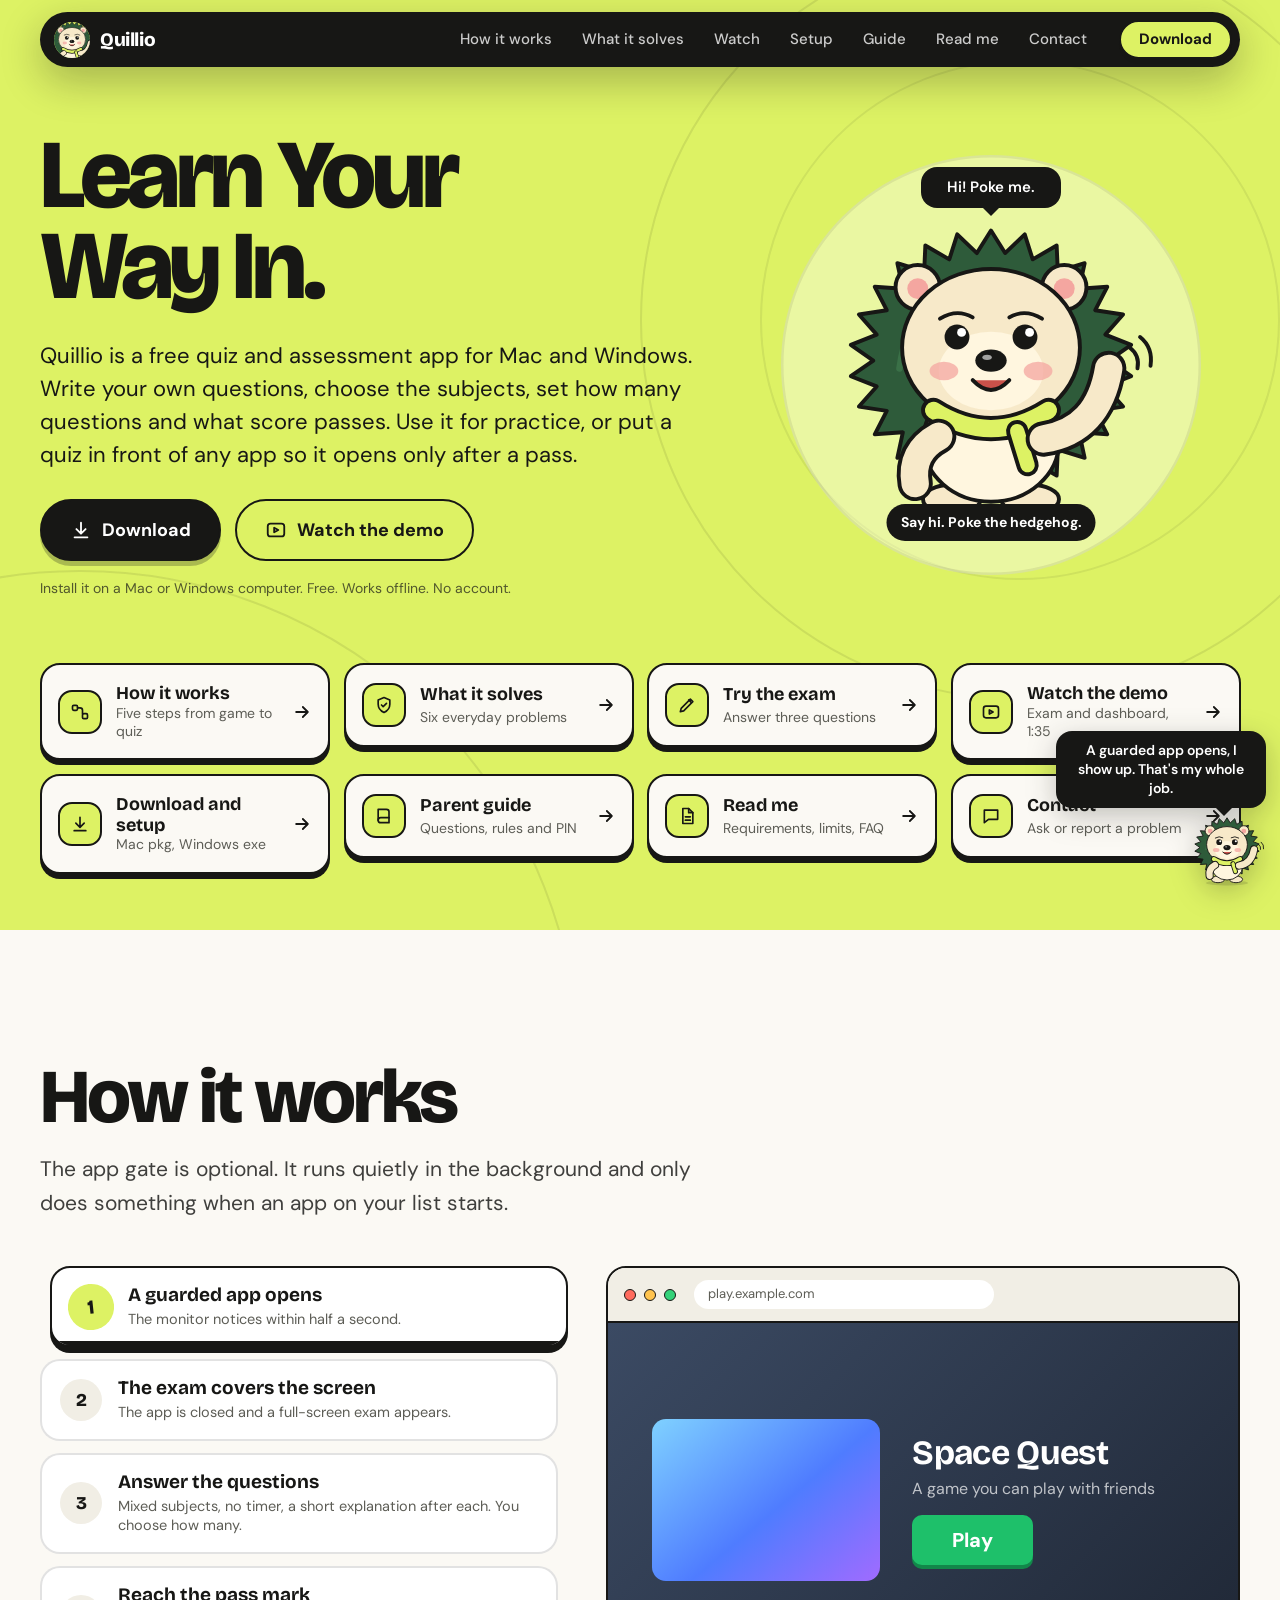
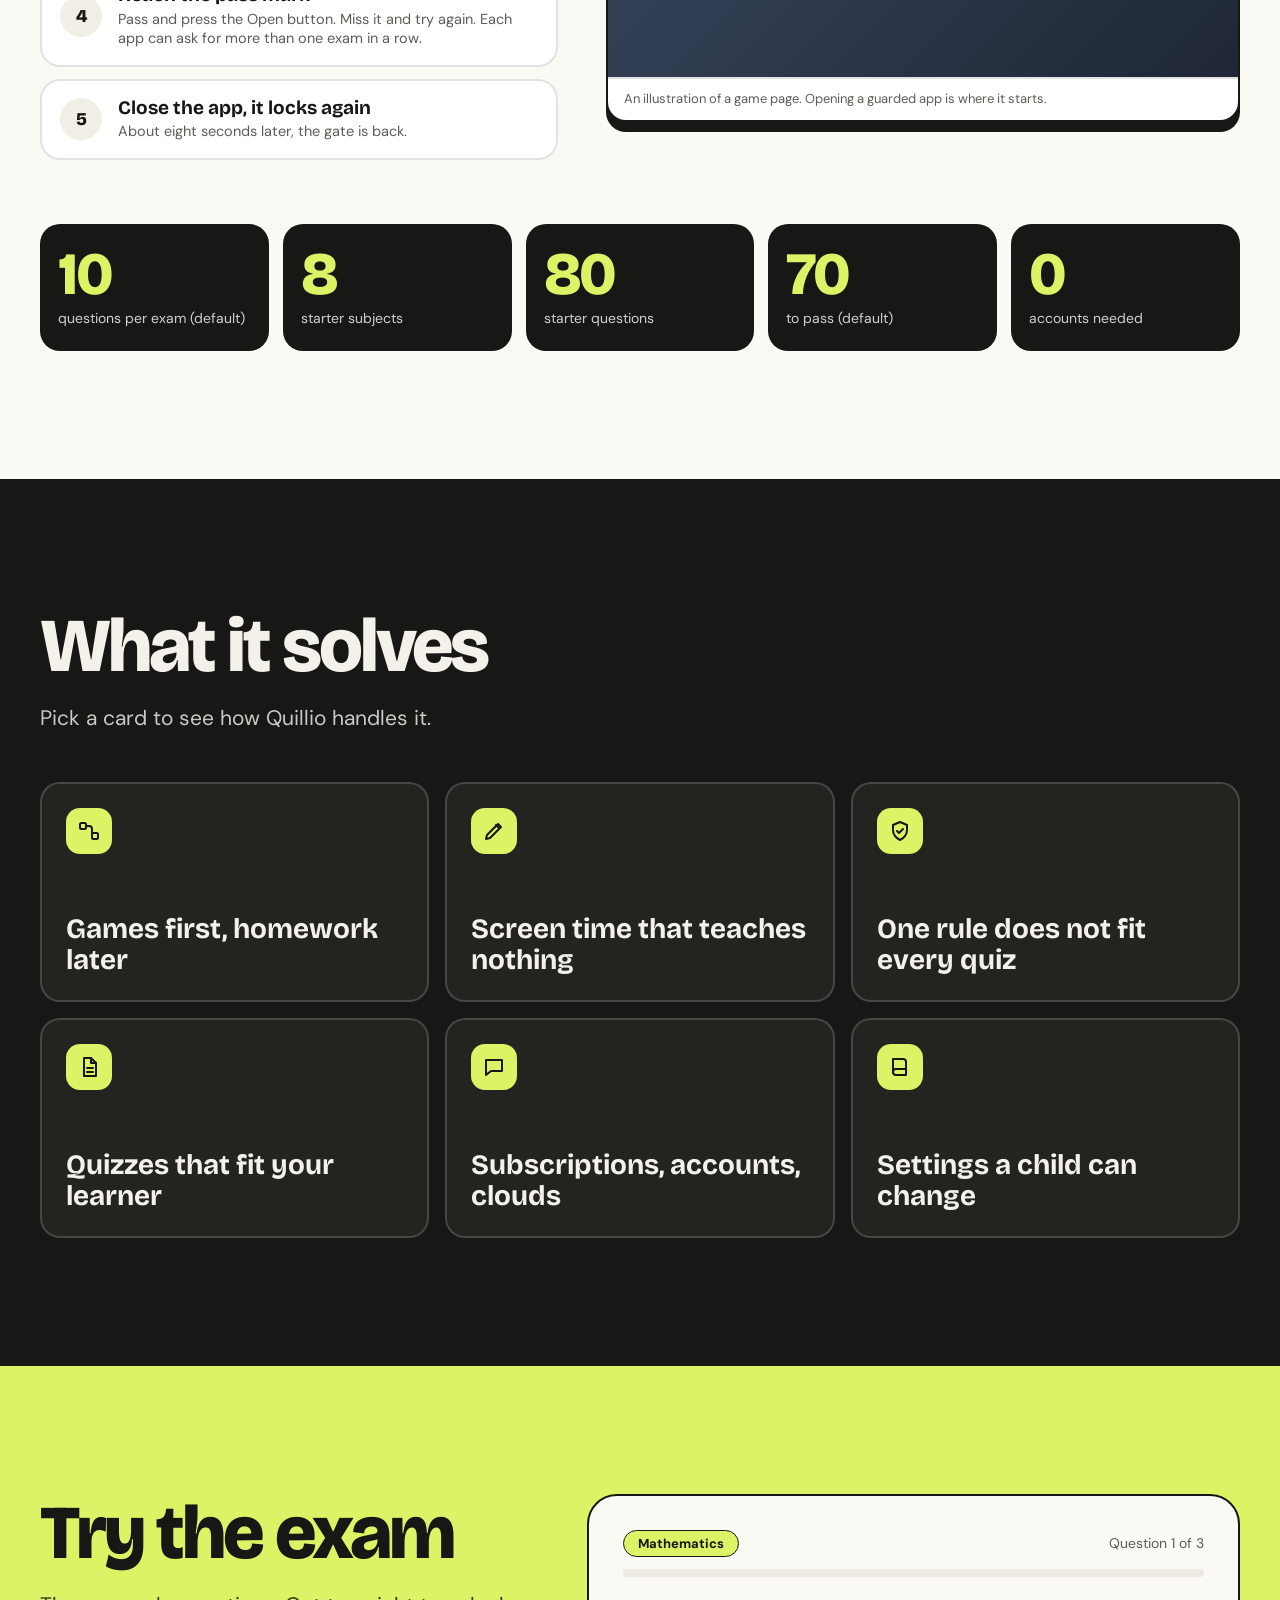
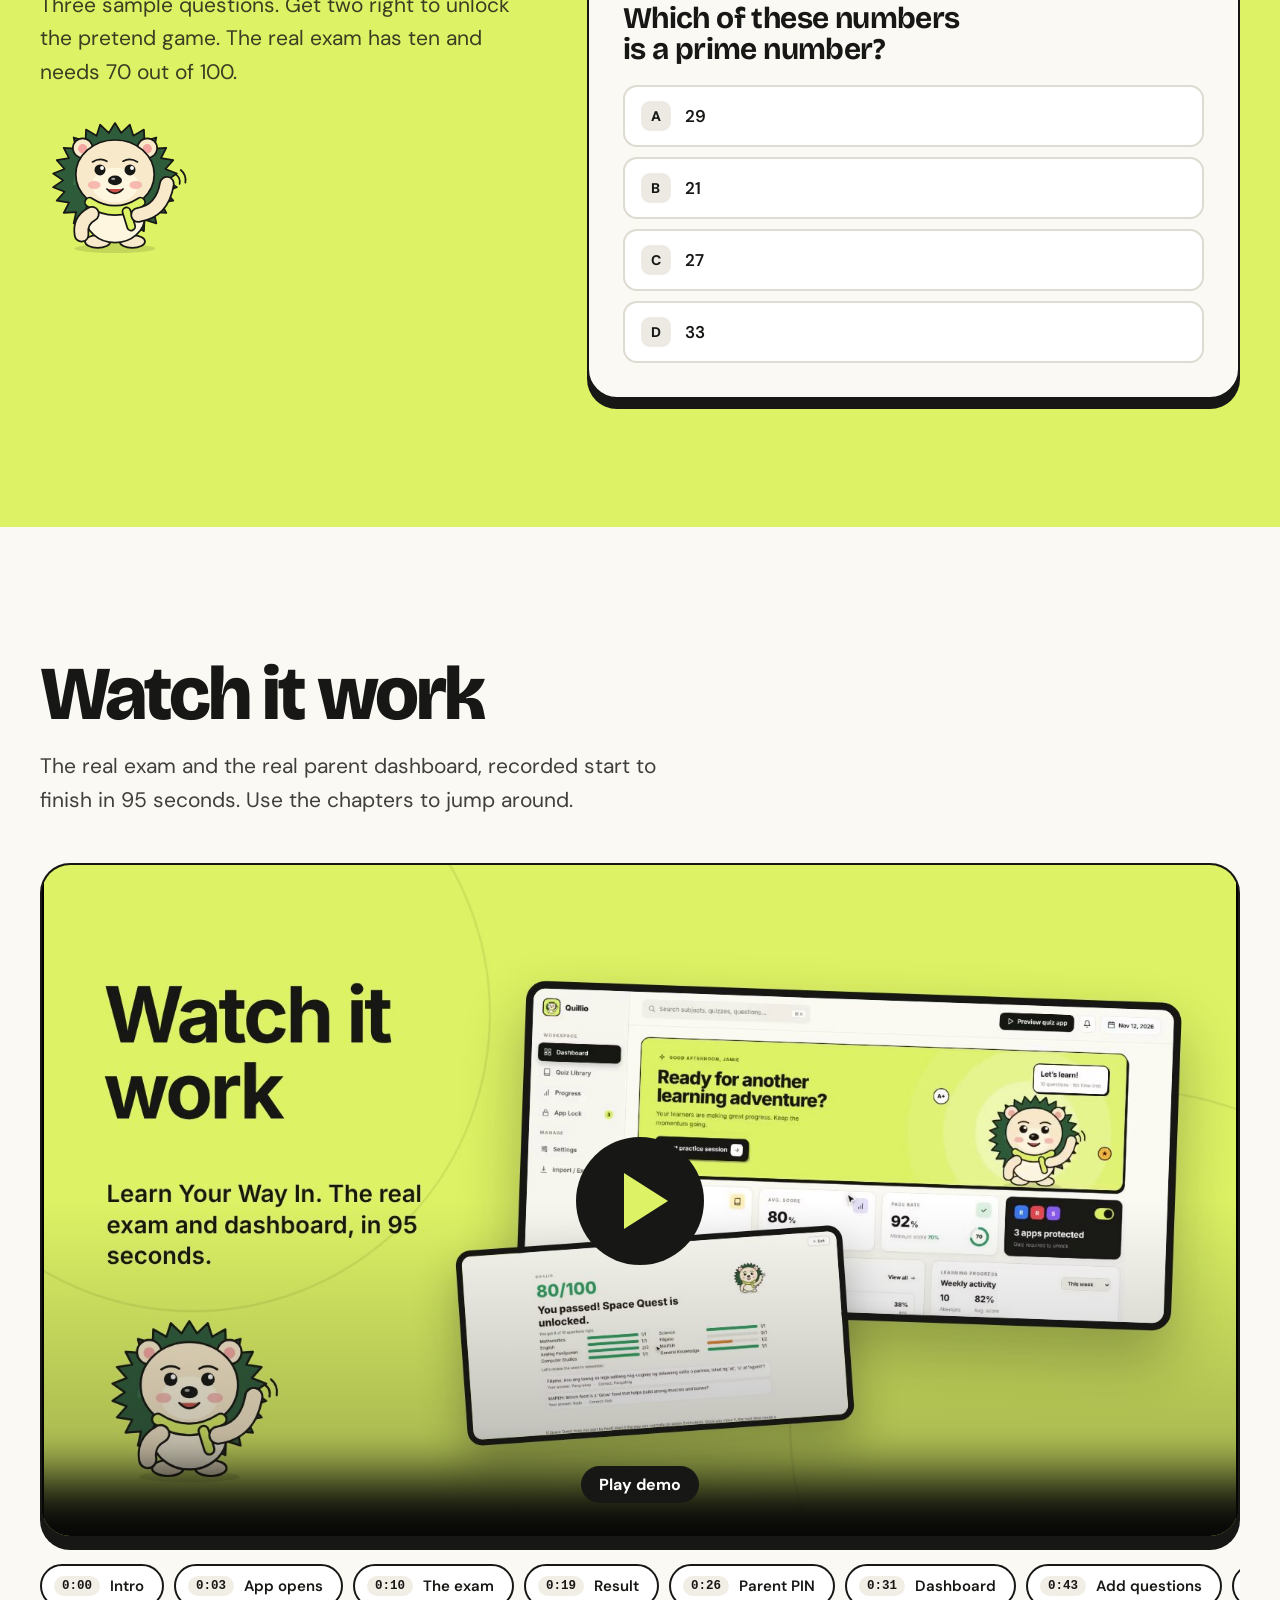
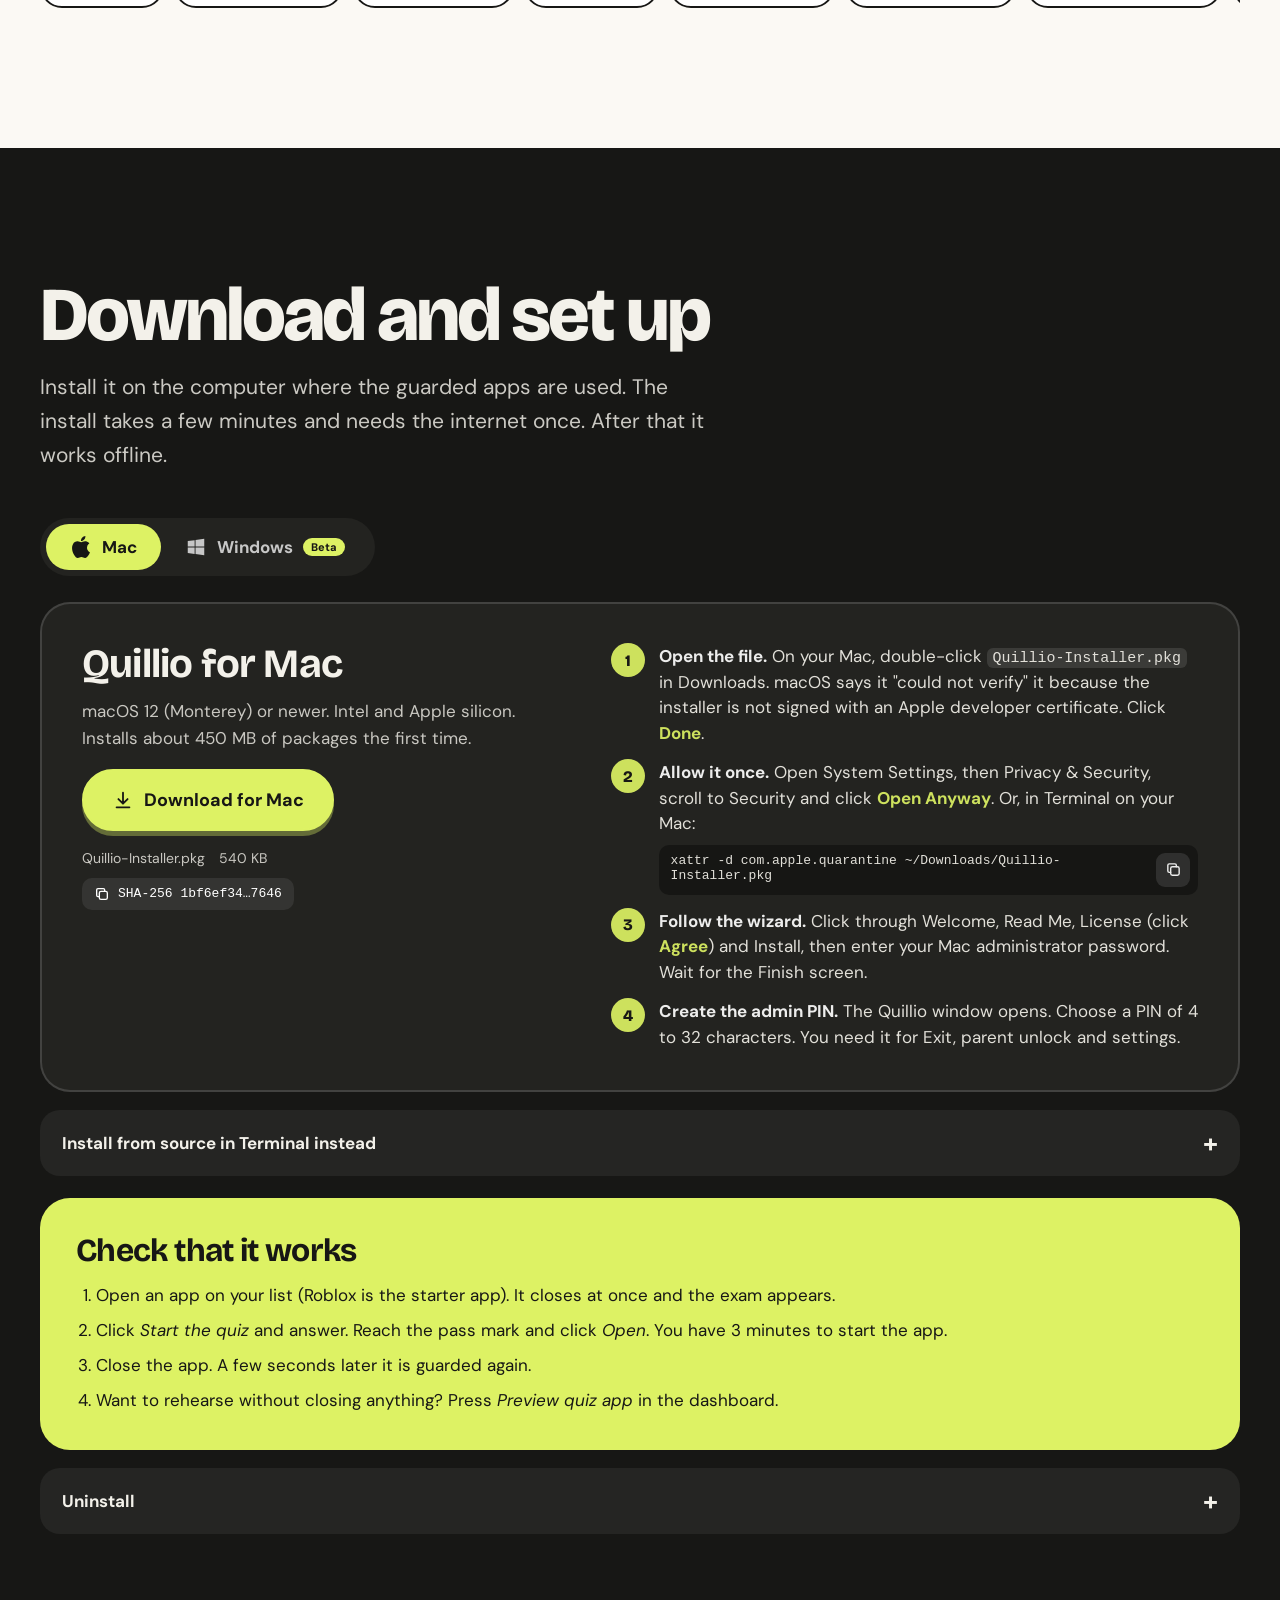
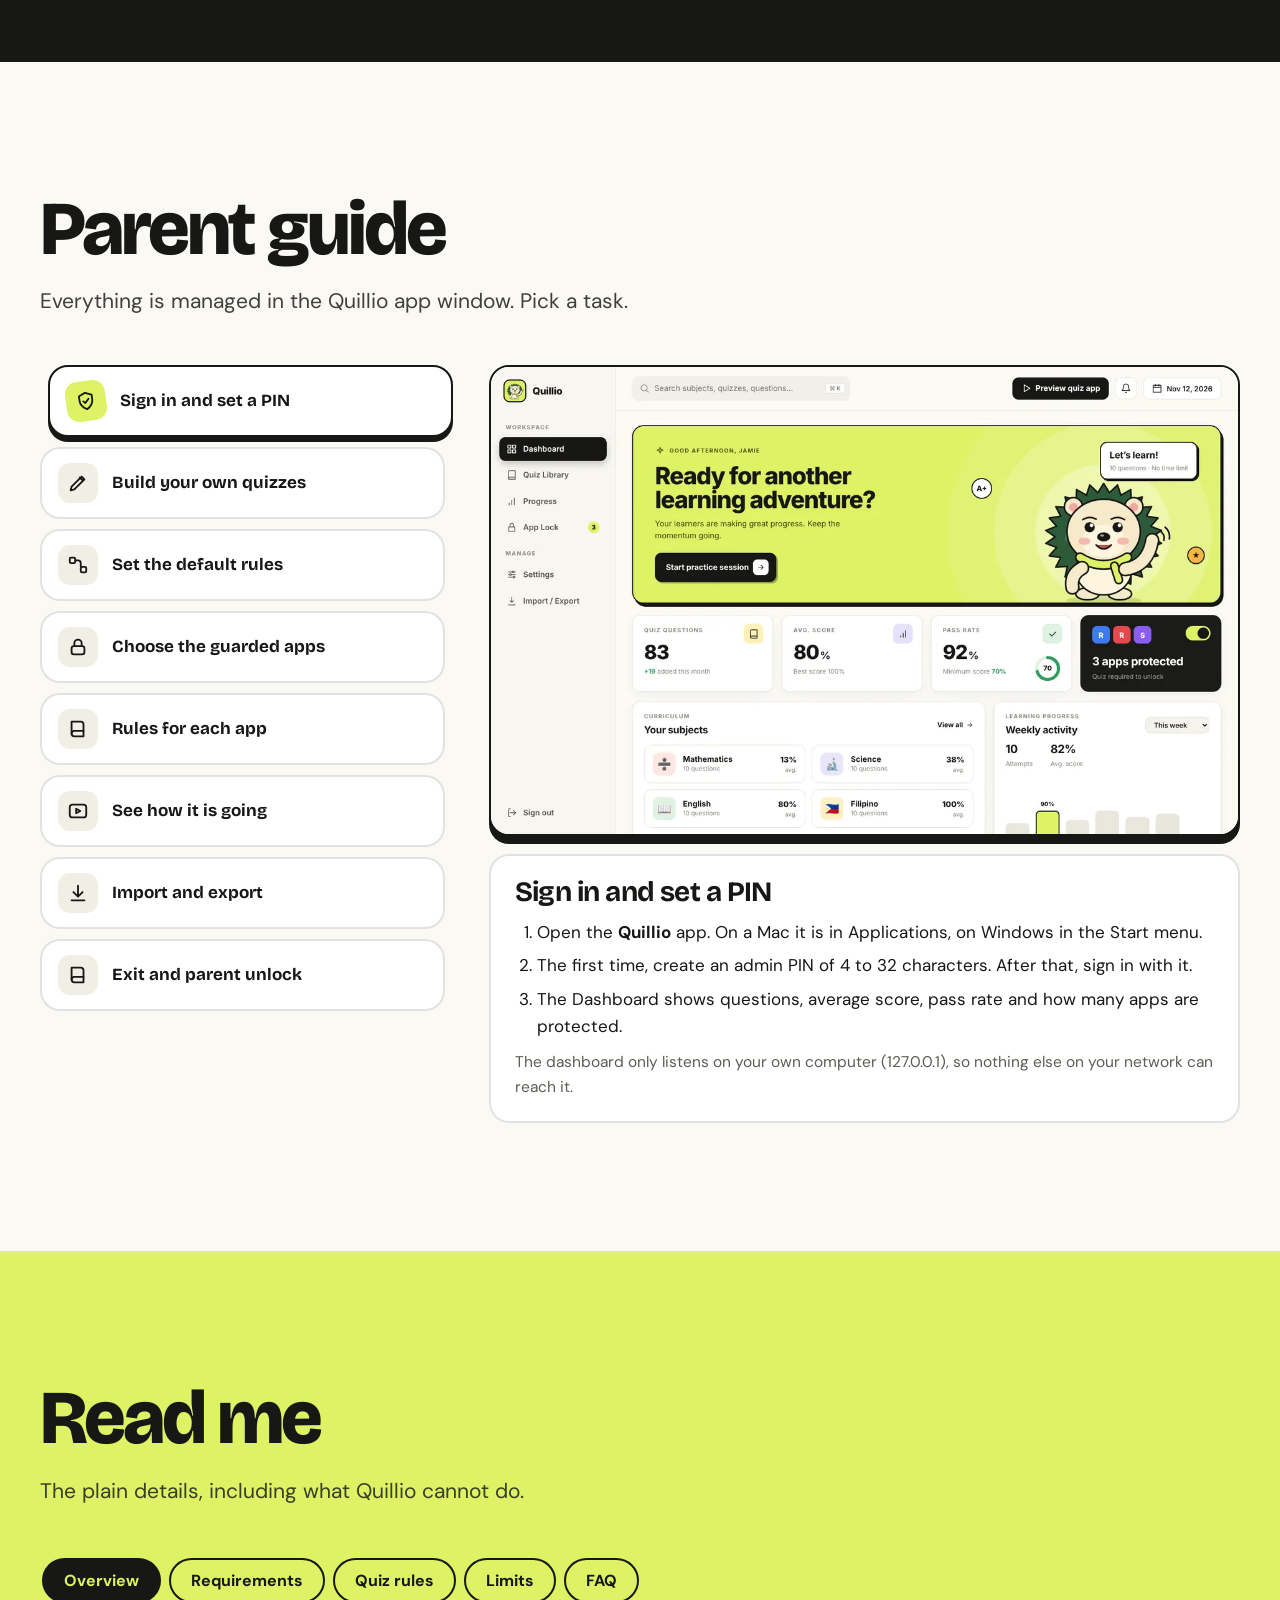
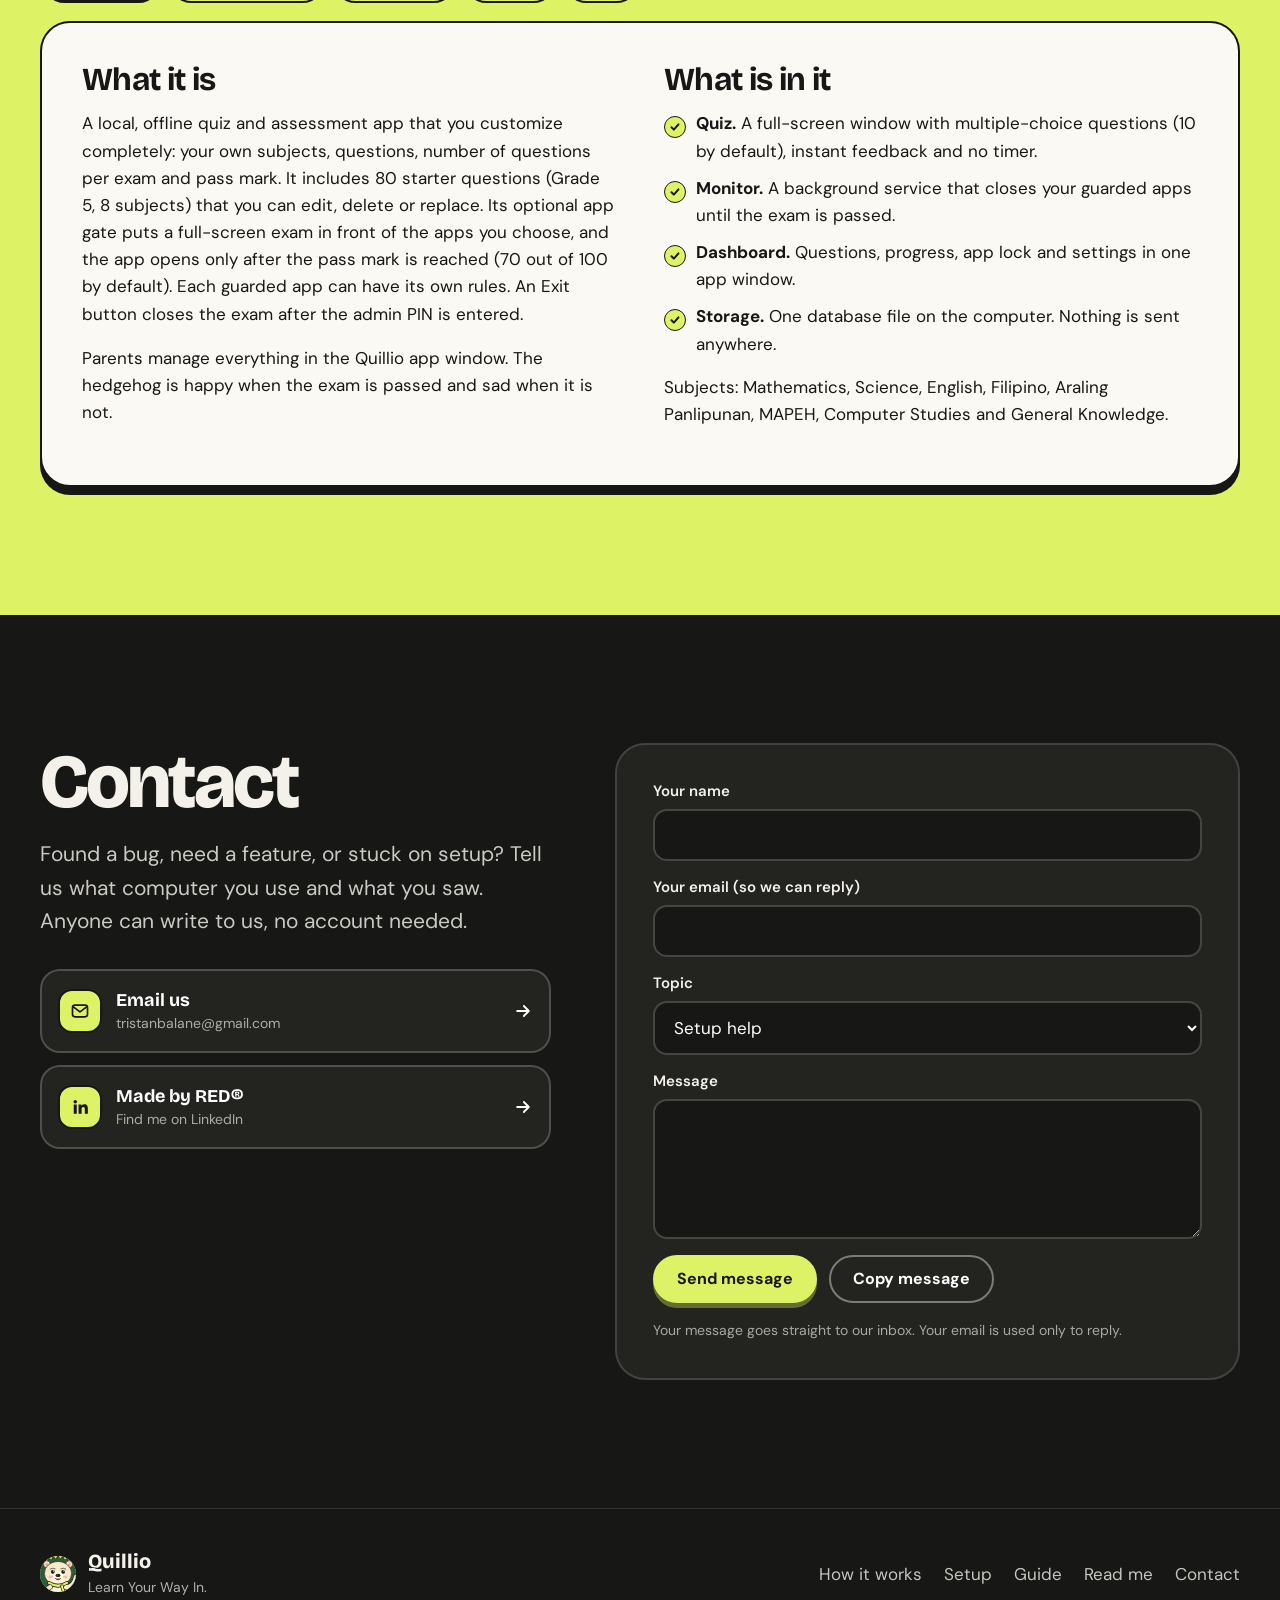
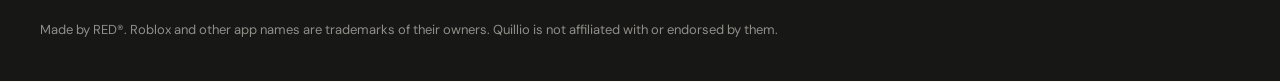
==== index.html @ a711b341 "Initial Quillio website" ====
<!doctype html>
<html lang="en">
<head>
<meta charset="utf-8">
<meta name="viewport" content="width=device-width, initial-scale=1, viewport-fit=cover">
<title>Quillio: Learn Your Way In</title>
<meta name="description" content="Quillio is a free quiz and assessment app for Mac and Windows. Write your own questions, choose the subjects and set the pass mark. Works offline.">
<meta name="theme-color" content="#DDF264">
<meta property="og:title" content="Quillio: Learn Your Way In">
<meta property="og:description" content="A free, offline quiz and assessment app for Mac and Windows. Build your own quizzes, set the rules, and put them in front of any app.">
<meta property="og:image" content="media/og-image.jpg">
<meta property="og:type" content="website">
<meta name="twitter:card" content="summary_large_image">
<link rel="icon" href="assets/favicon.svg" type="image/svg+xml">
<link rel="preconnect" href="https://fonts.googleapis.com">
<link rel="preconnect" href="https://fonts.gstatic.com" crossorigin>
<link href="https://fonts.googleapis.com/css2?family=Bricolage+Grotesque:opsz,wght@12..96,500;12..96,700;12..96,800&family=DM+Sans:ital,opsz,wght@0,9..40,400;0,9..40,500;0,9..40,700;1,9..40,400&display=swap" rel="stylesheet">
<link rel="stylesheet" href="assets/style.css">
</head>
<body>
<a class="skip" href="#main">Skip to content</a>

<!-- icon sprite -->
<svg width="0" height="0" style="position:absolute" aria-hidden="true">
  <defs>
    <symbol id="i-how" viewBox="0 0 24 24"><rect x="3" y="4" width="6" height="6" rx="1.5"/><rect x="15" y="14" width="6" height="6" rx="1.5"/><path d="M9 7h3a3 3 0 0 1 3 3v4"/></symbol>
    <symbol id="i-solves" viewBox="0 0 24 24"><path d="M12 3l7 3v5c0 5-3 8-7 10-4-2-7-5-7-10V6z"/><path d="M9 12l2 2 4-4"/></symbol>
    <symbol id="i-try" viewBox="0 0 24 24"><path d="M4 20l4-1 11-11-3-3L5 16z"/><path d="M14 6l3 3"/></symbol>
    <symbol id="i-watch" viewBox="0 0 24 24"><rect x="3" y="5" width="18" height="14" rx="3"/><path d="M10 9.5v5l4.5-2.5z"/></symbol>
    <symbol id="i-setup" viewBox="0 0 24 24"><path d="M12 4v11M7 11l5 5 5-5M5 20h14"/></symbol>
    <symbol id="i-guide" viewBox="0 0 24 24"><path d="M5 4h10a3 3 0 0 1 3 3v13H8a3 3 0 0 1-3-3z"/><path d="M5 17a3 3 0 0 1 3-3h10"/></symbol>
    <symbol id="i-readme" viewBox="0 0 24 24"><path d="M7 3h7l5 5v13H7z"/><path d="M14 3v5h5M10 13h6M10 17h6"/></symbol>
    <symbol id="i-contact" viewBox="0 0 24 24"><path d="M4 5h16v11H9l-5 4z"/></symbol>
    <symbol id="i-arrow" viewBox="0 0 24 24"><path d="M5 12h14M13 6l6 6-6 6"/></symbol>
    <symbol id="i-lock" viewBox="0 0 24 24"><rect x="5" y="11" width="14" height="9" rx="2.5"/><path d="M8 11V8a4 4 0 0 1 8 0v3"/></symbol>
    <symbol id="i-copy" viewBox="0 0 24 24"><rect x="8" y="8" width="12" height="12" rx="2.5"/><path d="M16 8V6a2 2 0 0 0-2-2H6a2 2 0 0 0-2 2v8a2 2 0 0 0 2 2h2"/></symbol>
    <symbol id="i-check" viewBox="0 0 24 24"><path d="M5 12.5l4.5 4.5L19 7.5"/></symbol>
    <symbol id="i-apple" viewBox="0 0 24 24"><path d="M12.152 6.896c-.948 0-2.415-1.078-3.96-1.04-2.04.027-3.91 1.183-4.961 3.014-2.117 3.675-.546 9.103 1.519 12.09 1.013 1.454 2.208 3.09 3.792 3.039 1.52-.065 2.09-.987 3.935-.987 1.831 0 2.35.987 3.96.948 1.637-.026 2.676-1.48 3.676-2.948 1.156-1.688 1.636-3.325 1.662-3.415-.039-.013-3.182-1.221-3.22-4.857-.026-3.04 2.48-4.494 2.597-4.559-1.429-2.09-3.623-2.324-4.39-2.376-2-.156-3.675 1.09-4.61 1.09zM15.53 3.83c.843-1.012 1.4-2.427 1.245-3.83-1.207.052-2.662.805-3.532 1.818-.78.896-1.454 2.338-1.273 3.714 1.338.104 2.715-.688 3.559-1.701" fill="currentColor" stroke="none"/></symbol>
    <symbol id="i-win" viewBox="0 0 24 24"><path d="M3 5.500l7.500-1v7H3zM11.500 4.400L21 3v8.500h-9.500zM3 12.500h7.500v7L3 18.500zM11.500 12.500H21V21l-9.500-1.400z" fill="currentColor" stroke="none"/></symbol>
    <symbol id="i-linkedin" viewBox="0 0 24 24"><path d="M4.5 9h3.6v11H4.5zM6.3 3.5a2.1 2.1 0 1 1 0 4.2 2.1 2.1 0 0 1 0-4.2zM10.2 9h3.4v1.5c.5-.9 1.7-1.8 3.5-1.8 3.600 0 4.300 2.300 4.300 5.400V20h-3.600v-5.200c0-1.300 0-2.800-1.800-2.800s-2.100 1.300-2.100 2.700V20h-3.600z" fill="currentColor" stroke="none"/></symbol>
    <symbol id="i-mail" viewBox="0 0 24 24"><rect x="3" y="5" width="18" height="14" rx="3"/><path d="M4 7l8 6 8-6"/></symbol>
  </defs>
</svg>

<!-- ============ TOP NAVIGATION ============ -->
<header class="topbar" id="top">
  <nav class="navbar" aria-label="Main">
    <a class="brand" href="#top" aria-label="Quillio, back to top">
      <span class="brand-mark" id="brandMark" aria-hidden="true"></span>
      <span class="brand-name">Quillio</span>
    </a>
    <ul class="navlinks" id="navlinks">
      <li><a href="#how" data-nav="how">How it works</a></li>
      <li><a href="#solves" data-nav="solves">What it solves</a></li>
      <li><a href="#watch" data-nav="watch">Watch</a></li>
      <li><a href="#setup" data-nav="setup">Setup</a></li>
      <li><a href="#guide" data-nav="guide">Guide</a></li>
      <li><a href="#readme" data-nav="readme">Read me</a></li>
      <li><a href="#contact" data-nav="contact">Contact</a></li>
      <li class="nav-ink" aria-hidden="true"></li>
    </ul>
    <a class="btn btn-lime btn-sm nav-cta" href="#setup" data-dl-label>Download</a>
    <button class="burger" id="burger" aria-expanded="false" aria-controls="sheet" aria-label="Open menu"><span></span><span></span></button>
  </nav>
  <div class="sheet" id="sheet" hidden>
    <div class="sheet-grid">
      <a href="#how" class="sheet-card"><svg class="ico"><use href="#i-how"/></svg><b>How it works</b><span>A guarded app opens, the exam appears</span></a>
      <a href="#solves" class="sheet-card"><svg class="ico"><use href="#i-solves"/></svg><b>What it solves</b><span>Your quizzes, your rules</span></a>
      <a href="#try" class="sheet-card"><svg class="ico"><use href="#i-try"/></svg><b>Try the exam</b><span>Three real questions</span></a>
      <a href="#watch" class="sheet-card"><svg class="ico"><use href="#i-watch"/></svg><b>Watch the demo</b><span>95 seconds, start to finish</span></a>
      <a href="#setup" class="sheet-card"><svg class="ico"><use href="#i-setup"/></svg><b>Download and setup</b><span>Mac and Windows</span></a>
      <a href="#guide" class="sheet-card"><svg class="ico"><use href="#i-guide"/></svg><b>Parent guide</b><span>Questions, rules, PIN</span></a>
      <a href="#readme" class="sheet-card"><svg class="ico"><use href="#i-readme"/></svg><b>Read me</b><span>Requirements, limits, FAQ</span></a>
      <a href="#contact" class="sheet-card"><svg class="ico"><use href="#i-contact"/></svg><b>Contact</b><span>Ask or report a problem</span></a>
    </div>
  </div>
</header>

<main id="main">

<!-- ============ HERO ============ -->
<section class="hero" aria-labelledby="h-hero">
  <div class="hero-rings" aria-hidden="true"><i></i><i></i><i></i></div>
  <div class="wrap hero-grid">
    <div class="hero-copy">
      <h1 id="h-hero"><span class="hl">Learn Your</span> <span class="hl">Way In.</span></h1>
      <p class="lede">Quillio is a free quiz and assessment app for Mac and Windows. Write your own questions, choose the subjects, set how many questions and what score passes. Use it for practice, or put a quiz in front of any app so it opens only after a pass.</p>
      <div class="cta-row">
        <a class="btn btn-ink btn-lg" href="#setup" id="heroDl" data-dl-primary><svg class="ico"><use href="#i-setup"/></svg><span data-dl-label>Download</span></a>
        <a class="btn btn-ghost btn-lg" href="#watch"><svg class="ico"><use href="#i-watch"/></svg>Watch the demo</a>
      </div>
      <p class="fine" id="heroFine">Free to download. Works offline. No account.</p>
    </div>
    <div class="hero-stage" id="heroStage">
      <div class="mascot-host" id="heroMascot"></div>
      <p class="stage-hint" id="stageHint">Say hi. Poke the hedgehog.</p>
    </div>
  </div>

  <!-- card navigation -->
  <div class="wrap">
    <ul class="cardnav" aria-label="Jump to a section">
      <li><a class="ncard" href="#how"><svg class="ico"><use href="#i-how"/></svg><b>How it works</b><span>Five steps from game to quiz</span><svg class="go"><use href="#i-arrow"/></svg></a></li>
      <li><a class="ncard" href="#solves"><svg class="ico"><use href="#i-solves"/></svg><b>What it solves</b><span>Six everyday problems</span><svg class="go"><use href="#i-arrow"/></svg></a></li>
      <li><a class="ncard" href="#try"><svg class="ico"><use href="#i-try"/></svg><b>Try the exam</b><span>Answer three questions</span><svg class="go"><use href="#i-arrow"/></svg></a></li>
      <li><a class="ncard" href="#watch"><svg class="ico"><use href="#i-watch"/></svg><b>Watch the demo</b><span>Exam and dashboard, 1:35</span><svg class="go"><use href="#i-arrow"/></svg></a></li>
      <li><a class="ncard" href="#setup"><svg class="ico"><use href="#i-setup"/></svg><b>Download and setup</b><span>Mac pkg, Windows exe</span><svg class="go"><use href="#i-arrow"/></svg></a></li>
      <li><a class="ncard" href="#guide"><svg class="ico"><use href="#i-guide"/></svg><b>Parent guide</b><span>Questions, rules and PIN</span><svg class="go"><use href="#i-arrow"/></svg></a></li>
      <li><a class="ncard" href="#readme"><svg class="ico"><use href="#i-readme"/></svg><b>Read me</b><span>Requirements, limits, FAQ</span><svg class="go"><use href="#i-arrow"/></svg></a></li>
      <li><a class="ncard" href="#contact"><svg class="ico"><use href="#i-contact"/></svg><b>Contact</b><span>Ask or report a problem</span><svg class="go"><use href="#i-arrow"/></svg></a></li>
    </ul>
  </div>
</section>

<!-- ============ HOW IT WORKS ============ -->
<section class="sec sec-paper" id="how" data-mood="how" aria-labelledby="h-how">
  <div class="wrap">
    <div class="sec-head">
      <h2 id="h-how">How it works</h2>
      <p>The app gate is optional. It runs quietly in the background and only does something when an app on your list starts.</p>
    </div>
    <div class="stepper" id="stepper">
      <ol class="steps" role="tablist" aria-label="Steps">
        <li><button class="step on" role="tab" aria-selected="true" data-step="0"><i class="num">1</i><span><b>A guarded app opens</b><em>The monitor notices within half a second.</em></span><s class="bar"></s></button></li>
        <li><button class="step" role="tab" aria-selected="false" data-step="1"><i class="num">2</i><span><b>The exam covers the screen</b><em>The app is closed and a full-screen exam appears.</em></span><s class="bar"></s></button></li>
        <li><button class="step" role="tab" aria-selected="false" data-step="2"><i class="num">3</i><span><b>Answer the questions</b><em>Mixed subjects, no timer, a short explanation after each. You choose how many.</em></span><s class="bar"></s></button></li>
        <li><button class="step" role="tab" aria-selected="false" data-step="3"><i class="num">4</i><span><b>Reach the pass mark</b><em>Pass and press the Open button. Miss it and try again. Each app can ask for more than one exam in a row.</em></span><s class="bar"></s></button></li>
        <li><button class="step" role="tab" aria-selected="false" data-step="4"><i class="num">5</i><span><b>Close the app, it locks again</b><em>About eight seconds later, the gate is back.</em></span><s class="bar"></s></button></li>
      </ol>
      <div class="screen" id="screen" aria-live="polite">
        <div class="chrome"><i></i><i></i><i></i><span id="screenTitle">play.example.com</span></div>
        <div class="pane on" data-pane="0">
          <div class="mock-game"><div class="tile"></div><div class="info"><h4>Space Quest</h4><p>A game you can play with friends</p><span class="play">Play</span></div></div>
        </div>
        <div class="pane" data-pane="1"><img src="assets/exam-intro.webp" alt="The exam start screen with the hedgehog and a Start the quiz button" loading="lazy" width="1100" height="619"></div>
        <div class="pane" data-pane="2"><img src="assets/exam-q1_ok.webp" alt="A question answered correctly, with an explanation and a Next question button" loading="lazy" width="1100" height="619"></div>
        <div class="pane" data-pane="3"><img src="assets/exam-result_pass.webp" alt="Result screen: 80 out of 100, you passed, the app is unlocked" loading="lazy" width="1100" height="619"></div>
        <div class="pane" data-pane="4">
          <div class="mock-lock"><div class="lockring"><svg viewBox="0 0 24 24" class="ico"><rect x="5" y="11" width="14" height="9" rx="2.5"/><path d="M8 11V8a4 4 0 0 1 8 0v3"/></svg></div><b>Space Quest is locked</b><p>Open it again and the exam comes back.</p></div>
        </div>
        <p class="screen-note" id="screenNote">Real screenshot of the exam window. The game page here is only an illustration.</p>
      </div>
    </div>
    <ul class="facts">
      <li><b data-count="10">10</b><span>questions per exam (default)</span></li>
      <li><b data-count="8">8</b><span>starter subjects</span></li>
      <li><b data-count="80">80</b><span>starter questions</span></li>
      <li><b data-count="70">70</b><span>to pass (default)</span></li>
      <li><b data-count="0">0</b><span>accounts needed</span></li>
    </ul>
  </div>
</section>

<!-- ============ WHAT IT SOLVES ============ -->
<section class="sec sec-ink" id="solves" data-mood="solves" aria-labelledby="h-solves">
  <div class="wrap">
    <div class="sec-head">
      <h2 id="h-solves">What it solves</h2>
      <p>Pick a card to see how Quillio handles it.</p>
    </div>
    <ul class="solve-grid">
      <li><button class="scard" aria-expanded="false">
        <span class="s-front"><svg class="ico"><use href="#i-how"/></svg><b>Games first, homework later</b></span>
        <span class="s-back">The exam comes before the app, every time it opens. No exam, no game.</span>
      </button></li>
      <li><button class="scard" aria-expanded="false">
        <span class="s-front"><svg class="ico"><use href="#i-try"/></svg><b>Screen time that teaches nothing</b></span>
        <span class="s-back">Mixed-subject quizzes with the right answer explained after each one. Create any subject and write as many questions as you like.</span>
      </button></li>
      <li><button class="scard" aria-expanded="false">
        <span class="s-front"><svg class="ico"><use href="#i-solves"/></svg><b>One rule does not fit every quiz</b></span>
        <span class="s-back">Guard only the apps you pick. Give each one its own number of questions, pass mark, unlock time and subjects. Everything else opens normally.</span>
      </button></li>
      <li><button class="scard" aria-expanded="false">
        <span class="s-front"><svg class="ico"><use href="#i-readme"/></svg><b>Quizzes that fit your learner</b></span>
        <span class="s-back">Any grade, language or topic. Create subjects, write questions, or import them from JSON or CSV. The 80 Grade 5 starter questions are just a starting point.</span>
      </button></li>
      <li><button class="scard" aria-expanded="false">
        <span class="s-front"><svg class="ico"><use href="#i-contact"/></svg><b>Subscriptions, accounts, clouds</b></span>
        <span class="s-back">None. It is free, it runs offline and every score and question stays on your computer.</span>
      </button></li>
      <li><button class="scard" aria-expanded="false">
        <span class="s-front"><svg class="ico"><use href="#i-guide"/></svg><b>Settings a child can change</b></span>
        <span class="s-back">Exit, parent unlock and every setting sit behind your PIN. Five wrong tries lock PIN entry for five minutes.</span>
      </button></li>
    </ul>
  </div>
</section>

<!-- ============ TRY THE EXAM ============ -->
<section class="sec sec-lime" id="try" data-mood="try" aria-labelledby="h-try">
  <div class="wrap try-grid">
    <div class="sec-head">
      <h2 id="h-try">Try the exam</h2>
      <p>Three sample questions. Get two right to unlock the pretend game. The real exam has ten and needs 70 out of 100.</p>
      <div class="mascot-host small" id="tryMascot"></div>
    </div>
    <div class="quiz" id="quiz" aria-live="polite">
      <div class="q-top"><span class="chip" id="qSubject">Mathematics</span><span class="q-count" id="qCount">Question 1 of 3</span></div>
      <div class="q-prog"><i id="qProg"></i></div>
      <h3 id="qText">Which of these numbers is a prime number?</h3>
      <div class="choices" id="qChoices"></div>
      <div class="feedback" id="qFeedback" hidden></div>
      <button class="btn btn-ink" id="qNext" hidden>Next question</button>
      <div class="result" id="qResult" hidden>
        <h3 id="rTitle"></h3><p id="rText"></p>
        <button class="btn btn-ink" id="qAgain">Try again</button>
      </div>
    </div>
  </div>
</section>

<!-- ============ VIDEO ============ -->
<section class="sec sec-paper" id="watch" data-mood="watch" aria-labelledby="h-watch">
  <div class="wrap">
    <div class="sec-head">
      <h2 id="h-watch">Watch it work</h2>
      <p>The real exam and the real parent dashboard, recorded start to finish in 95 seconds. Use the chapters to jump around.</p>
    </div>
    <div class="player" id="player">
      <video id="demo" preload="none" playsinline poster="media/poster.jpg" controls>
        <source src="media/demo.mp4" type="video/mp4">
        Your browser can't play this video. <a href="media/demo.mp4">Download it instead.</a>
      </video>
      <button class="bigplay" id="bigplay" aria-label="Play the demo video"><span class="tri"></span><em>Play demo</em></button>
    </div>
    <div class="chapters" id="chapters" role="list" aria-label="Chapters"></div>
  </div>
</section>

<!-- ============ SETUP ============ -->
<section class="sec sec-ink" id="setup" data-mood="setup" aria-labelledby="h-setup">
  <div class="wrap">
    <div class="sec-head">
      <h2 id="h-setup">Download and set up</h2>
      <p>Install it on the computer where the guarded apps are used. The install takes a few minutes and needs the internet once. After that it works offline.</p>
    </div>

    <div class="ostabs" role="tablist" aria-label="Operating system">
      <button role="tab" id="tab-mac" aria-selected="true" data-os="mac"><svg class="ico fill"><use href="#i-apple"/></svg>Mac</button>
      <button role="tab" id="tab-win" aria-selected="false" data-os="win"><svg class="ico fill"><use href="#i-win"/></svg>Windows <small>Beta</small></button>
      <i class="ostab-ink" aria-hidden="true"></i>
    </div>

    <div class="os-panel on" data-panel="mac" role="tabpanel" aria-labelledby="tab-mac">
      <div class="dl-card">
        <div class="dl-main">
          <h3>Quillio for Mac</h3>
          <p>macOS 12 (Monterey) or newer. Intel and Apple silicon. Installs about 450 MB of packages the first time.</p>
          <a class="btn btn-lime btn-lg" href="downloads/Quillio-Installer.pkg" download data-track="mac"><svg class="ico"><use href="#i-setup"/></svg>Download for Mac</a>
          <p class="file"><span>Quillio-Installer.pkg</span><span>540 KB</span></p>
          <button class="hash" data-copy="1bf6ef34cfc8b6d43f6d69c392262dc31a6b6ae2fa64961ccd2cca888b767646"><svg class="ico"><use href="#i-copy"/></svg><span>SHA-256 1bf6ef34…7646</span></button>
        </div>
        <ol class="inst">
          <li><b>Open the file.</b> On your Mac, double-click <code>Quillio-Installer.pkg</code> in Downloads. macOS says it "could not verify" it because the installer is not signed with an Apple developer certificate. Click <em>Done</em>.</li>
          <li><b>Allow it once.</b> Open System Settings, then Privacy &amp; Security, scroll to Security and click <em>Open Anyway</em>. Or, in Terminal on your Mac: <span class="cmd"><code>xattr -d com.apple.quarantine ~/Downloads/Quillio-Installer.pkg</code><button data-copy="xattr -d com.apple.quarantine ~/Downloads/Quillio-Installer.pkg" aria-label="Copy command"><svg class="ico"><use href="#i-copy"/></svg></button></span></li>
          <li><b>Follow the wizard.</b> Click through Welcome, Read Me, License (click <em>Agree</em>) and Install, then enter your Mac administrator password. Wait for the Finish screen.</li>
          <li><b>Create the admin PIN.</b> The Quillio window opens. Choose a PIN of 4 to 32 characters. You need it for Exit, parent unlock and settings.</li>
        </ol>
      </div>
      <details class="more">
        <summary>Install from source in Terminal instead</summary>
        <p>On your Mac, download <a href="downloads/Quillio-Source.zip" download>Quillio-Source.zip</a> (186 KB), unzip it in Downloads, then run in Terminal:</p>
        <div class="code"><pre><code>cd ~/Downloads/quillio
./install.sh</code></pre><button data-copy="cd ~/Downloads/quillio&#10;./install.sh" aria-label="Copy commands"><svg class="ico"><use href="#i-copy"/></svg></button></div>
        <p>For a child's Standard account, sign in as the Administrator and use the hardened install. Replace <code>CHILDACCOUNT</code> with the child's short account name (run <code>ls /Users</code> to see it):</p>
        <div class="code"><pre><code>sudo ./install.sh --system --user CHILDACCOUNT</code></pre><button data-copy="sudo ./install.sh --system --user CHILDACCOUNT" aria-label="Copy command"><svg class="ico"><use href="#i-copy"/></svg></button></div>
      </details>
    </div>

    <div class="os-panel" data-panel="win" role="tabpanel" aria-labelledby="tab-win" hidden>
      <div class="dl-card">
        <div class="dl-main">
          <h3>Quillio for Windows <span class="beta">Beta</span></h3>
          <p>Windows 10 or 11. This version has not been tested on a real PC yet, so expect rough edges and tell us what you find. Installs about 300 MB of packages.</p>
          <a class="btn btn-lime btn-lg" href="downloads/Quillio-Setup.exe" download data-track="win"><svg class="ico"><use href="#i-setup"/></svg>Download for Windows</a>
          <p class="file"><span>Quillio-Setup.exe</span><span>2.1 MB</span></p>
          <button class="hash" data-copy="4ff474b6612623ea02fc01aaacede8d36075f092176a5372717332e047904881"><svg class="ico"><use href="#i-copy"/></svg><span>SHA-256 4ff474b6…4881</span></button>
        </div>
        <ol class="inst">
          <li><b>Open the file.</b> On the Windows PC, signed in as an administrator, double-click <code>Quillio-Setup.exe</code>. SmartScreen says "Windows protected your PC" because the file is not signed. Click <em>More info</em>, then <em>Run anyway</em>.</li>
          <li><b>Accept the license.</b> Tick <em>I accept</em>, then type the Windows user name of the account that is guarded. Other accounts, including yours, are not affected.</li>
          <li><b>Install.</b> It downloads a private copy of Python and the packages. This takes several minutes.</li>
          <li><b>Create the admin PIN.</b> Leave <em>Open Quillio now</em> ticked on the Finish page and choose your PIN in the window.</li>
        </ol>
      </div>
    </div>

    <div class="check-card">
      <h3>Check that it works</h3>
      <ol>
        <li>Open an app on your list (Roblox is the starter app). It closes at once and the exam appears.</li>
        <li>Click <em>Start the quiz</em> and answer. Reach the pass mark and click <em>Open</em>. You have 3 minutes to start the app.</li>
        <li>Close the app. A few seconds later it is guarded again.</li>
        <li>Want to rehearse without closing anything? Press <em>Preview quiz app</em> in the dashboard.</li>
      </ol>
    </div>

    <details class="more dark">
      <summary>Uninstall</summary>
      <p><b>Mac.</b> Open <em>Uninstall Quillio</em> in Applications. Or, in Terminal from the <code>quillio</code> folder, run <code>./uninstall.sh</code> (add <code>sudo</code> for a hardened install).</p>
      <p><b>Windows.</b> Open Settings, Apps, Quillio, Uninstall. It asks whether to keep your quiz data.</p>
      <p>Your apps work normally straight away.</p>
    </details>
  </div>
</section>

<!-- ============ PARENT GUIDE ============ -->
<section class="sec sec-paper" id="guide" data-mood="guide" aria-labelledby="h-guide">
  <div class="wrap">
    <div class="sec-head">
      <h2 id="h-guide">Parent guide</h2>
      <p>Everything is managed in the Quillio app window. Pick a task.</p>
    </div>
    <div class="guide" id="guide-ui">
      <div class="g-list" role="tablist" aria-label="Guide topics" aria-orientation="vertical"></div>
      <div class="g-view">
        <figure class="g-shot"><img id="gImg" src="assets/dash-overview.webp" alt="" width="1200" height="750" loading="lazy"></figure>
        <div class="g-text" id="gText" aria-live="polite"></div>
      </div>
    </div>
  </div>
</section>

<!-- ============ READ ME ============ -->
<section class="sec sec-lime" id="readme" data-mood="readme" aria-labelledby="h-readme">
  <div class="wrap">
    <div class="sec-head">
      <h2 id="h-readme">Read me</h2>
      <p>The plain details, including what Quillio cannot do.</p>
    </div>
    <div class="rtabs" role="tablist" aria-label="Read me sections">
      <button role="tab" aria-selected="true" data-r="overview">Overview</button>
      <button role="tab" aria-selected="false" data-r="req">Requirements</button>
      <button role="tab" aria-selected="false" data-r="rules">Quiz rules</button>
      <button role="tab" aria-selected="false" data-r="limits">Limits</button>
      <button role="tab" aria-selected="false" data-r="faq">FAQ</button>
    </div>
    <div class="rpanel on" data-rp="overview" role="tabpanel">
      <div class="two">
        <div>
          <h3>What it is</h3>
          <p>A local, offline quiz and assessment app that you customize completely: your own subjects, questions, number of questions per exam and pass mark. It includes 80 starter questions (Grade 5, 8 subjects) that you can edit, delete or replace. Its optional app gate puts a full-screen exam in front of the apps you choose, and the app opens only after the pass mark is reached (70 out of 100 by default). Each guarded app can have its own rules. An Exit button closes the exam after the admin PIN is entered.</p>
          <p>Parents manage everything in the Quillio app window. The hedgehog is happy when the exam is passed and sad when it is not.</p>
        </div>
        <div>
          <h3>What is in it</h3>
          <ul class="ticks">
            <li><b>Quiz.</b> A full-screen window with multiple-choice questions (10 by default), instant feedback and no timer.</li>
            <li><b>Monitor.</b> A background service that closes your guarded apps until the exam is passed.</li>
            <li><b>Dashboard.</b> Questions, progress, app lock and settings in one app window.</li>
            <li><b>Storage.</b> One database file on the computer. Nothing is sent anywhere.</li>
          </ul>
          <p>Subjects: Mathematics, Science, English, Filipino, Araling Panlipunan, MAPEH, Computer Studies and General Knowledge.</p>
        </div>
      </div>
    </div>
    <div class="rpanel" data-rp="req" role="tabpanel" hidden>
      <div class="two">
        <div>
          <h3>Mac</h3>
          <ul class="ticks">
            <li>macOS 12 (Monterey) or newer.</li>
            <li>Internet for the install only, about 450 MB of packages.</li>
            <li>The installer finds Python 3.9 to 3.13, or downloads the official one if none is installed.</li>
            <li>Best setup: you keep the Administrator account and the child uses a Standard account.</li>
          </ul>
        </div>
        <div>
          <h3>Windows (Beta)</h3>
          <ul class="ticks">
            <li>Windows 10 or 11 and an administrator to run the installer.</li>
            <li>Internet for the install only, about 300 MB. It uses its own private copy of Python.</li>
            <li>It installs to <code>C:\Program Files\Quillio</code> and protects the one Windows account you name.</li>
            <li>Not yet tested on a real PC.</li>
          </ul>
        </div>
      </div>
    </div>
    <div class="rpanel" data-rp="rules" role="tabpanel" hidden>
      <ul class="ticks wide">
        <li>10 questions per exam by default (1 to 100), spread as evenly as possible over the enabled subjects. Each app can use another number.</li>
        <li>Questions seen least are picked first, so a retry rarely repeats the last exam.</li>
        <li>Score is correct answers divided by questions times 100, rounded down. 7 of 10 is 70 and passes. 6 of 10 is 60 and does not.</li>
        <li>There is no time limit.</li>
        <li>A failed attempt cannot open the app. The buttons are <em>Try again</em>, <em>Parent: open without the quiz</em> (PIN) and <em>Exit</em> (PIN).</li>
        <li>An exam closed with Exit shows as "Unfinished" in the history and does not count as a score.</li>
        <li>By default a pass lasts until the app is closed, then it locks again about 8 seconds later. Set a number of minutes (Settings, or per app) to ask for a new exam on that schedule, for example every 30 minutes.</li>
        <li>An app can ask for 1 to 5 exams in a row. Failing one starts the count again.</li>
        <li>Parent unlock lasts 30 minutes by default. Five wrong PIN attempts lock PIN entry for 5 minutes.</li>
      </ul>
    </div>
    <div class="rpanel" data-rp="limits" role="tabpanel" hidden>
      <div class="note">
        <p><b>Quillio is a strong guard for a child, not a security boundary against a determined user.</b> Neither macOS nor Windows lets an ordinary program truly lock another app. Quillio watches running apps and closes guarded apps when they have not been unlocked.</p>
      </div>
      <ul class="ticks wide">
        <li>Anyone with access to the protected account's Terminal or Task Manager can stop the services or edit the data. A Standard account plus the hardened Mac install makes casual attempts much harder.</li>
        <li>Use Apple Screen Time or Windows Family Safety as a second layer. They cannot run a quiz, but they block things Quillio cannot see.</li>
        <li>There is a short gap. The monitor checks about every half second, so an app may flash on screen briefly before it closes. Unsaved work in a guarded app is lost on purpose.</li>
        <li>On Windows, Microsoft Store apps use a different program name. Add them under App Lock while they run.</li>
        <li>Windows does not let a program block Alt+Tab or the Windows key, so the exam is a full-screen window on top that is raised again every second.</li>
        <li>The installers are not code-signed, so macOS Gatekeeper and Windows SmartScreen show a warning the first time.</li>
      </ul>
    </div>
    <div class="rpanel" data-rp="faq" role="tabpanel" hidden>
      <div class="faq">
        <details><summary>Which apps are blocked?</summary><p>Only the ones on your App Lock list. Roblox is there to start with. Add or remove any app, such as Minecraft, a browser or Discord. Everything else opens normally.</p></details>
        <details><summary>Can different apps have different rules?</summary><p>Yes. Under App Lock, press <em>Edit rules</em> on an app to set its questions per exam, pass mark, unlock minutes, exams in a row and subjects. Anything left empty uses the defaults from Settings.</p></details>
        <details><summary>The Quillio window is blank on my Mac. What now?</summary><p>Quillio starts its window through macOS itself and opens the dashboard in your browser if the window is ever blank. If neither works, open Terminal on the Mac and run <code>"/Library/Application Support/AcademicHub/bin/open-window.sh"</code>, then send us the files in <code>~/Library/Logs/AcademicHub</code> through the Contact form.</p></details>
        <details><summary>Does it need the internet?</summary><p>Only to install. After that it works offline, and the dashboard only listens on your own computer (127.0.0.1).</p></details>
        <details><summary>Is anything uploaded?</summary><p>No. Questions, scores and your PIN stay in one database file on the computer. There is no account and no cloud.</p></details>
        <details><summary>What if I forget the PIN?</summary><p>On a Mac, run <code>quillio set-pin</code> in Terminal as the protected account to choose a new one. See the commands in the source README.</p></details>
        <details><summary>Can I use my own questions?</summary><p>Yes. Add them one by one in Quiz Library, or import a JSON or CSV file in Import / Export. A bad row cancels the whole import so nothing is half-changed.</p></details>
        <details><summary>How do I pause it for a day?</summary><p>Open App Lock and switch Protection off. Switch it on again when you are done.</p></details>
      </div>
    </div>
  </div>
</section>

<!-- ============ CONTACT ============ -->
<section class="sec sec-ink" id="contact" data-mood="contact" aria-labelledby="h-contact">
  <div class="wrap contact-grid">
    <div class="sec-head">
      <h2 id="h-contact">Contact</h2>
      <p>Found a bug, need a feature, or stuck on setup? Tell us what computer you use and what you saw. Anyone can write to us, no account needed.</p>
      <ul class="clinks">
        <li><a class="ncard dark" id="lnkMail" href="mailto:tristanbalane@gmail.com"><svg class="ico"><use href="#i-mail"/></svg><b>Email us</b><span id="mailText">tristanbalane@gmail.com</span><svg class="go"><use href="#i-arrow"/></svg></a></li>
        <li><a class="ncard dark" id="lnkLinkedin" href="#" target="_blank" rel="noopener" hidden><svg class="ico"><use href="#i-linkedin"/></svg><b>Made by RED®</b><span>Find me on LinkedIn</span><svg class="go"><use href="#i-arrow"/></svg></a></li>
      </ul>
    </div>
    <form class="cform" id="cform" novalidate>
      <label>Your name<input name="name" autocomplete="name" required></label>
      <label>Your email (so we can reply)<input name="email" type="email" autocomplete="email" required></label>
      <label>Topic
        <select name="topic"><option>Setup help</option><option>Bug report</option><option>Feature request</option><option>Something else</option></select>
      </label>
      <label>Message<textarea name="message" rows="5" required></textarea></label>
      <p class="ferr" id="ferr" role="alert" hidden></p>
      <div class="frow"><button class="btn btn-lime" type="submit" id="fsend">Send message</button><button class="btn btn-ghost-dark" type="button" id="fcopy">Copy message</button></div>
      <p class="fine" id="fnote"></p>
    </form>
  </div>
</section>

</main>

<footer class="foot">
  <div class="wrap foot-in">
    <div class="foot-brand"><span class="brand-mark" id="footMark" aria-hidden="true"></span><div><b>Quillio</b><span>Learn Your Way In.</span></div></div>
    <ul class="foot-links">
      <li><a href="#how">How it works</a></li><li><a href="#setup">Setup</a></li><li><a href="#guide">Guide</a></li><li><a href="#readme">Read me</a></li><li><a href="#contact">Contact</a></li>
    </ul>
    <p class="foot-small">Made by RED®. Roblox and other app names are trademarks of their owners. Quillio is not affiliated with or endorsed by them.</p>
  </div>
</footer>

<!-- little companion that follows you down the page -->
<div class="companion" id="companion" aria-hidden="true"><div class="mascot-host tiny" id="miniMascot"></div></div>
<div class="toast" id="toast" role="status" aria-live="polite"></div>

<script src="assets/config.js"></script>
<script src="assets/mascot.js"></script>
<script src="assets/app.js"></script>
</body>
</html>
---- assets/style.css ----
/* Quillio website. Lime / ink / off-white, taken from the app. */
:root{
  --lime:#DDF264; --lime-2:#cfe64f; --ink:#171715; --ink-2:#232320; --paper:#FBF9F4; --card:#ffffff;
  --muted:#5d5d56; --line:rgba(23,23,21,.12); --soft:#f1eee5;
  --red:#D64545; --green:#1ec06a;
  --r-s:12px; --r-m:20px; --r-l:30px;
  --ease:cubic-bezier(.2,.8,.2,1); --spring:cubic-bezier(.2,1.5,.4,1);
  --display:"Bricolage Grotesque","Avenir Next","Segoe UI",system-ui,sans-serif;
  --body:"DM Sans","Segoe UI",system-ui,-apple-system,sans-serif;
  --gut:clamp(16px,4vw,32px);
}
@media (prefers-color-scheme:dark){
  :root:not([data-theme="light"]){--paper:#121211;--card:#1c1c1a;--soft:#262623;--muted:#a9a99f;--line:rgba(251,249,244,.14);color-scheme:dark}
}
:root[data-theme="dark"]{--paper:#121211;--card:#1c1c1a;--soft:#262623;--muted:#a9a99f;--line:rgba(251,249,244,.14);color-scheme:dark}
*{box-sizing:border-box}
html{scroll-behavior:smooth;scroll-padding-top:92px;-webkit-text-size-adjust:100%}
body{margin:0;background:var(--paper);color:var(--ink);font:400 17px/1.6 var(--body);-webkit-font-smoothing:antialiased;overflow-x:hidden}
@media (prefers-color-scheme:dark){:root:not([data-theme="light"]) body{color:#f3f1ea}}
:root[data-theme="dark"] body{color:#f3f1ea}
img,svg,video{max-width:100%}
a{color:inherit}
code{font:500 .88em ui-monospace,SFMono-Regular,Menlo,Consolas,monospace;background:rgba(23,23,21,.08);padding:.12em .4em;border-radius:6px;word-break:break-word}
h1,h2,h3,h4{font-family:var(--display);line-height:1.04;margin:0;letter-spacing:-.02em;text-wrap:balance}
p{margin:0 0 1em}
.wrap{width:min(1200px,100% - var(--gut)*2);margin-inline:auto}
.skip{position:absolute;left:-999px;top:8px;background:var(--ink);color:#fff;padding:10px 16px;border-radius:10px;z-index:100}
.skip:focus{left:8px}
:focus-visible{outline:3px solid var(--ink);outline-offset:3px;border-radius:8px}
.sec-ink :focus-visible,.foot :focus-visible,.topbar :focus-visible{outline-color:var(--lime)}
.ico{width:22px;height:22px;fill:none;stroke:currentColor;stroke-width:2;stroke-linecap:round;stroke-linejoin:round;flex:none}
.ico.fill{fill:currentColor;stroke:none}
.go{width:20px;height:20px;fill:none;stroke:currentColor;stroke-width:2.2;stroke-linecap:round;stroke-linejoin:round}

/* ---------- buttons ---------- */
.btn{position:relative;overflow:hidden;display:inline-flex;align-items:center;justify-content:center;gap:10px;font:700 16px/1 var(--body);border:2px solid var(--ink);border-radius:999px;padding:14px 22px;cursor:pointer;text-decoration:none;transition:transform .2s var(--spring),box-shadow .2s var(--ease),background .2s;-webkit-tap-highlight-color:transparent}
.btn:hover{transform:translateY(-2px)}
.btn:active{transform:translateY(1px) scale(.98)}
.btn-lg{padding:18px 28px;font-size:18px}
.btn-sm{padding:10px 18px;font-size:15px}
.btn-ink{background:var(--ink);color:#fff;box-shadow:0 5px 0 rgba(23,23,21,.25)}
.btn-ink:hover{box-shadow:0 8px 0 rgba(23,23,21,.25)}
.btn-lime{background:var(--lime);color:var(--ink);box-shadow:0 5px 0 rgba(23,23,21,.9)}
.btn-lime:hover{box-shadow:0 8px 0 rgba(23,23,21,.9)}
.sec-ink .btn-lime{border-color:var(--lime);box-shadow:0 5px 0 rgba(221,242,100,.35)}
.btn-ghost{background:transparent;color:var(--ink)}
.btn-ghost:hover{background:rgba(23,23,21,.08)}
.btn-ghost-dark{background:transparent;color:#fff;border-color:rgba(255,255,255,.4)}
.btn-ghost-dark:hover{background:rgba(255,255,255,.1)}
.btn .ico{transition:transform .25s var(--spring)}
.btn:hover .ico{transform:translateY(2px)}
.ripple{position:absolute;border-radius:50%;background:rgba(255,255,255,.45);transform:scale(0);animation:rip .6s ease-out forwards;pointer-events:none}
.btn-lime .ripple,.btn-ghost .ripple{background:rgba(23,23,21,.18)}
@keyframes rip{to{transform:scale(4);opacity:0}}

/* ---------- top navigation ---------- */
.topbar{position:fixed;inset:12px 0 auto;z-index:50;padding-inline:var(--gut);pointer-events:none}
.navbar{pointer-events:auto;max-width:1200px;margin-inline:auto;display:flex;align-items:center;gap:14px;background:var(--ink);color:#fff;border-radius:999px;padding:8px 8px 8px 14px;box-shadow:0 14px 40px rgba(23,23,21,.28);transition:transform .35s var(--ease),box-shadow .3s}
.topbar.hide .navbar{transform:translateY(-140%)}
.brand{display:flex;align-items:center;gap:10px;text-decoration:none;font:800 19px/1 var(--display);letter-spacing:-.02em;margin-right:auto}
.brand-mark{display:block;width:36px;height:36px;border-radius:50%;background:var(--lime);overflow:hidden;position:relative;transition:transform .3s var(--spring)}
.brand:hover .brand-mark{transform:rotate(-12deg) scale(1.08)}
.brand-mark svg{display:block;width:100%;height:100%}
[hidden]{display:none!important}
.navlinks{display:flex;gap:2px;list-style:none;margin:0;padding:0;position:relative}
.navlinks a{position:relative;z-index:1;display:block;padding:10px 14px;border-radius:999px;text-decoration:none;font:500 15px/1 var(--body);color:rgba(255,255,255,.78);transition:color .2s}
.navlinks a:hover,.navlinks a.on{color:var(--ink)}
.nav-ink{position:absolute;left:0;top:0;height:100%;width:0;background:var(--lime);border-radius:999px;transition:transform .35s var(--ease),width .35s var(--ease),opacity .25s;opacity:0;z-index:0;list-style:none;pointer-events:none}
.nav-ink.show{opacity:1}
.nav-cta{margin-left:4px}
.burger{display:none;width:44px;height:44px;border-radius:50%;border:0;background:var(--lime);cursor:pointer;position:relative;padding:0}
.burger span{position:absolute;left:12px;right:12px;height:2.5px;background:var(--ink);border-radius:2px;transition:transform .3s var(--ease),top .3s var(--ease)}
.burger span:first-child{top:17px}.burger span:last-child{top:25px}
.burger[aria-expanded="true"] span:first-child{top:21px;transform:rotate(45deg)}
.burger[aria-expanded="true"] span:last-child{top:21px;transform:rotate(-45deg)}
.sheet{pointer-events:auto;max-width:1200px;margin:10px auto 0;background:var(--ink);border-radius:28px;padding:12px;box-shadow:0 20px 50px rgba(23,23,21,.35);transform-origin:top center;animation:sheet .35s var(--ease)}
.sheet[hidden]{display:none}
@keyframes sheet{from{opacity:0;transform:translateY(-10px) scale(.97)}}
.sheet-grid{display:grid;grid-template-columns:repeat(2,1fr);gap:8px}
.sheet-card{display:grid;gap:4px;background:#232320;color:#fff;border-radius:18px;padding:14px;text-decoration:none;transition:transform .2s var(--spring),background .2s}
.sheet-card:active{transform:scale(.97)}
.sheet-card:hover{background:#2e2e2a}
.sheet-card .ico{color:var(--lime)}
.sheet-card b{font:700 16px/1.2 var(--display)}
.sheet-card span{font-size:13px;color:rgba(255,255,255,.62);line-height:1.3}
@media (max-width:1040px){.navlinks,.nav-cta{display:none}.burger{display:block}}

/* ---------- hero ---------- */
.hero{position:relative;background:var(--lime);color:var(--ink);padding:130px 0 56px;overflow:hidden}
.hero-rings{position:absolute;inset:0;pointer-events:none}
.hero-rings i{position:absolute;border-radius:50%;border:2.5px solid rgba(23,23,21,.09);transition:transform .4s var(--ease)}
.hero-rings i:nth-child(1){width:760px;height:760px;right:-120px;top:-60px}
.hero-rings i:nth-child(2){width:520px;height:520px;right:0;top:60px;border-color:rgba(23,23,21,.07)}
.hero-rings i:nth-child(3){width:1000px;height:1000px;left:-420px;bottom:-640px}
.hero-grid{position:relative;display:grid;grid-template-columns:1.15fr .85fr;gap:30px;align-items:center}
.hero h1{font-size:clamp(46px,7.6vw,104px);font-weight:800;letter-spacing:-.045em;line-height:.94}
.hero h1 .hl{display:block;opacity:0;transform:translateY(40px) rotate(1.5deg);animation:rise .9s var(--ease) forwards}
.hero h1 .hl:nth-child(2){animation-delay:.12s}
@keyframes rise{to{opacity:1;transform:none}}
.lede{font-size:clamp(18px,2.1vw,22px);max-width:34em;margin:26px 0 28px;line-height:1.5}
.cta-row{display:flex;flex-wrap:wrap;gap:14px}
.fine{font-size:14px;color:var(--muted);margin:16px 0 0}
.hero .fine{color:rgba(23,23,21,.7)}
.hero-stage{position:relative;display:grid;place-items:center;min-height:340px}
.hero-stage:before{content:"";position:absolute;width:min(420px,86%);aspect-ratio:1;border-radius:50%;background:rgba(255,255,255,.4);box-shadow:inset 0 0 0 2.5px rgba(23,23,21,.08);transform:scale(.9);animation:ringpop 1s .3s var(--spring) forwards;opacity:0}
@keyframes ringpop{to{opacity:1;transform:none}}
.stage-hint{position:absolute;bottom:-6px;left:50%;translate:-50% 0;margin:0;font-size:14px;font-weight:700;background:var(--ink);color:#fff;padding:7px 14px;border-radius:999px;white-space:nowrap;transition:opacity .3s}
.stage-hint.gone{opacity:0}

/* mascot */
.mascot-host{position:relative;width:min(340px,70vw);cursor:pointer;-webkit-tap-highlight-color:transparent;user-select:none;touch-action:manipulation}
.mascot-host.small{width:150px;margin-top:20px}
.mascot-host.tiny{width:78px}
.mascot{display:block;width:100%;height:auto;overflow:visible}
.mascot-host:focus-visible{outline-offset:8px}
.bubble{position:absolute;left:50%;bottom:98%;translate:-50% 0;min-width:140px;max-width:240px;background:var(--ink);color:#fff;font:600 15px/1.35 var(--body);padding:10px 14px;border-radius:16px;text-align:center;opacity:0;transform:translateY(8px) scale(.9);transform-origin:50% 100%;transition:opacity .25s,transform .35s var(--spring);pointer-events:none;z-index:3}
.bubble:after{content:"";position:absolute;left:50%;top:100%;margin-left:-8px;border:8px solid transparent;border-top-color:var(--ink)}
.bubble.on{opacity:1;transform:none}
.mascot-host.tiny .bubble{left:auto;right:0;translate:0 0;width:max-content;max-width:210px;bottom:104%;font-size:14px}
.mascot-host.tiny .bubble:after{left:auto;right:34px}
.mascot-host.small .bubble{left:calc(100% + 14px);bottom:auto;top:4px;translate:0 0;min-width:130px;max-width:190px;transform-origin:0 50%}
.mascot-host.small .bubble:after{left:-8px;top:50%;margin:-8px 0 0 -8px;border-top-color:transparent;border-right-color:var(--ink)}
.ms-body{transform-origin:130px 238px;animation:bob 3.2s ease-in-out infinite}
.ms-all{transform-origin:130px 238px}
.ms-shadow{transform-origin:130px 240px;animation:shadow 3.2s ease-in-out infinite}
@keyframes bob{0%,100%{transform:translateY(0)}50%{transform:translateY(-4px)}}
@keyframes shadow{0%,100%{transform:scaleX(1)}50%{transform:scaleX(.93)}}
.mascot.jump .ms-all{animation:jump .75s var(--ease)}
@keyframes jump{0%{transform:scale(1,1)}14%{transform:scale(1.1,.88)}45%{transform:translateY(-50px) scale(.95,1.06)}75%{transform:translateY(0) scale(1.07,.92)}100%{transform:none}}
.mascot.roll .ms-all{animation:roll 1.2s var(--ease)}
.mascot.roll .ms-all{transform-origin:130px 150px}
@keyframes roll{to{transform:rotate(720deg)}}
.mascot.shake .ms-all{animation:shake .5s}
@keyframes shake{20%{transform:translateX(-6px) rotate(-3deg)}40%{transform:translateX(6px) rotate(3deg)}60%{transform:translateX(-4px) rotate(-2deg)}80%{transform:translateX(3px)}}
.pupil{transition:transform .12s ease-out}
.eyes{transform-origin:130px 106px}
.mascot.blink .eyes{animation:blink .18s}
@keyframes blink{50%{transform:scaleY(.08)}}
.arm-r-up{transform-origin:170px 182px}
.arm-l-up{transform-origin:90px 182px}
.mascot-host:hover .arm-r-up,.mascot.waving .arm-r-up{animation:wave .7s ease-in-out infinite}
.mascot.m-cheer .arm-r-up{animation:wave .45s ease-in-out infinite}
.mascot.m-cheer .arm-l-up{animation:wavel .45s ease-in-out infinite}
@keyframes wave{50%{transform:rotate(-18deg)}}
@keyframes wavel{50%{transform:rotate(18deg)}}
/* mood switches */
.mascot [data-m]{display:none}
.m-happy [data-m~="happy"],.m-wow [data-m~="wow"],.m-sad [data-m~="sad"],.m-sleep [data-m~="sleep"],.m-cheer [data-m~="cheer"]{display:inline}
.mascot g[data-m]{display:none}
.m-happy g[data-m~="happy"],.m-wow g[data-m~="wow"],.m-sad g[data-m~="sad"],.m-sleep g[data-m~="sleep"],.m-cheer g[data-m~="cheer"]{display:inline}
.m-wow .brows{transform:translateY(-6px)}
.m-sad .ms-body,.m-sleep .ms-body{animation-duration:5s}
.m-sad .ms-body{transform:translateY(3px)}
.tear{animation:tear 1.8s ease-in infinite}
@keyframes tear{0%{transform:translateY(-4px);opacity:0}25%{opacity:1}100%{transform:translateY(26px);opacity:0}}
.zzz text{font:800 22px var(--display);fill:var(--ink);animation:zzz 2.4s ease-in-out infinite;opacity:0}
.zzz text:nth-child(2){animation-delay:.6s;font-size:17px}
.zzz text:nth-child(3){animation-delay:1.2s;font-size:13px}
@keyframes zzz{0%{opacity:0;transform:translate(0,8px)}30%{opacity:1}100%{opacity:0;transform:translate(14px,-22px)}}
.spark{transform-box:fill-box;transform-origin:center;animation:spark .8s var(--spring) infinite alternate}
.spark:nth-child(2){animation-delay:.2s}.spark:nth-child(3){animation-delay:.4s}
@keyframes spark{from{transform:scale(.4) rotate(0);opacity:.3}to{transform:scale(1.1) rotate(25deg);opacity:1}}
.dizzy{display:none;transform-origin:130px 36px}
.mascot.roll .dizzy{display:inline;animation:spin 1s linear infinite}
@keyframes spin{to{transform:rotate(360deg)}}

/* ---------- card navigation ---------- */
.cardnav{list-style:none;margin:64px 0 0;padding:0;display:grid;grid-template-columns:repeat(4,1fr);gap:14px;position:relative}
.ncard{--mx:50%;--my:50%;position:relative;display:grid;grid-template-columns:auto 1fr auto;grid-template-areas:"i b g" "i s g";column-gap:14px;align-items:center;background:var(--card);color:var(--ink);border:2px solid var(--ink);border-radius:var(--r-m);padding:18px 16px;text-decoration:none;overflow:hidden;box-shadow:0 5px 0 var(--ink);transition:transform .25s var(--spring),box-shadow .25s var(--ease);will-change:transform}
.ncard:before{content:"";position:absolute;inset:0;background:radial-gradient(180px circle at var(--mx) var(--my),rgba(221,242,100,.9),transparent 70%);opacity:0;transition:opacity .25s}
.ncard:hover{transform:translateY(-4px);box-shadow:0 9px 0 var(--ink)}
.ncard:hover:before{opacity:1}
.ncard:active{transform:translateY(2px);box-shadow:0 2px 0 var(--ink)}
.ncard>*{position:relative}
.ncard .ico{grid-area:i;width:44px;height:44px;padding:10px;border-radius:14px;background:var(--lime);color:var(--ink);border:2px solid var(--ink);transition:transform .3s var(--spring)}
.ncard:hover .ico{transform:rotate(-8deg) scale(1.08)}
.ncard b{grid-area:b;font:700 18px/1.15 var(--display)}
.ncard span{grid-area:s;font-size:14px;color:var(--muted);line-height:1.3}
.ncard .go{grid-area:g;transition:transform .25s var(--spring)}
.ncard:hover .go{transform:translateX(5px)}
@media (prefers-color-scheme:dark){:root:not([data-theme="light"]) .ncard{background:var(--card);color:#f3f1ea;border-color:#f3f1ea;box-shadow:0 5px 0 #f3f1ea}}
.hero .ncard{background:var(--paper);color:var(--ink);border-color:var(--ink);box-shadow:0 5px 0 var(--ink)}
.hero .ncard:hover{box-shadow:0 9px 0 var(--ink)}
.hero .ncard span{color:#5d5d56}
.ncard.dark{background:#232320;color:#fff;border-color:rgba(255,255,255,.2);box-shadow:none}
.ncard.dark:before{background:radial-gradient(180px circle at var(--mx) var(--my),rgba(221,242,100,.22),transparent 70%)}
.ncard.dark span{color:rgba(255,255,255,.62)}
.ncard.dark:hover{box-shadow:none;border-color:var(--lime)}
@media (max-width:1000px){.cardnav{grid-template-columns:repeat(2,1fr)}}
@media (max-width:640px){.cardnav{grid-template-columns:1fr;margin-top:44px}}

@media (max-width:900px){
  .hero{padding-top:112px}
  .hero-grid{grid-template-columns:1fr;gap:34px}
  .hero-stage{order:-1;min-height:300px}
  .hero h1{font-size:clamp(44px,13vw,80px)}
}

/* ---------- sections ---------- */
.sec{padding:clamp(70px,10vw,130px) 0;position:relative}
.sec-paper{background:var(--paper)}
.sec-ink{background:var(--ink);color:#f3f1ea}
.sec-ink code{background:rgba(255,255,255,.12)}
.sec-lime{background:var(--lime);color:var(--ink)}
.sec-head{max-width:720px;margin-bottom:46px}
.sec-head h2{font-size:clamp(38px,6vw,76px);font-weight:800;letter-spacing:-.04em;margin-bottom:16px}
.sec-head p{font-size:clamp(17px,2vw,21px);color:inherit;opacity:.82;margin:0;max-width:32em}
.sec-ink .btn-ghost{color:#fff}

/* stepper */
.stepper{display:grid;grid-template-columns:minmax(0,.9fr) minmax(0,1.1fr);gap:clamp(20px,4vw,48px);align-items:start}
.steps{list-style:none;margin:0;padding:0;display:grid;gap:12px}
.step{position:relative;width:100%;display:flex;gap:16px;align-items:center;text-align:left;background:var(--card);color:inherit;border:2px solid var(--line);border-radius:var(--r-m);padding:16px 18px;cursor:pointer;font:inherit;overflow:hidden;transition:transform .25s var(--spring),border-color .2s,box-shadow .25s,background .2s}
.step:hover{transform:translateX(6px);border-color:var(--ink)}
.step .num{flex:none;display:grid;place-items:center;width:42px;height:42px;border-radius:50%;background:var(--soft);font:800 18px var(--display);font-style:normal;transition:background .25s,transform .35s var(--spring)}
.step b{display:block;font:700 19px/1.2 var(--display)}
.step em{display:block;font-style:normal;font-size:14.5px;color:var(--muted);line-height:1.35;margin-top:3px}
.step.on{border-color:var(--ink);background:var(--card);box-shadow:0 6px 0 var(--ink);transform:translateX(10px)}
.step.on .num{background:var(--lime);transform:scale(1.1) rotate(-6deg)}
.step .bar{position:absolute;left:0;bottom:0;height:4px;width:0;background:var(--lime);border-bottom:1px solid var(--ink)}
.step.on .bar{width:100%;transition:width var(--dur,5s) linear;background:var(--ink)}
.step.on.paused .bar{transition:none;width:0}
.screen{position:sticky;top:96px;background:var(--card);border:2px solid var(--ink);border-radius:var(--r-m);box-shadow:0 10px 0 var(--ink);overflow:hidden}
.chrome{display:flex;align-items:center;gap:8px;padding:12px 16px;background:var(--soft);border-bottom:2px solid var(--ink)}
.chrome i{width:12px;height:12px;border-radius:50%;background:var(--line);border:1.5px solid var(--ink)}
.chrome i:first-child{background:#ff6b5e}.chrome i:nth-child(2){background:#ffc34d}.chrome i:nth-child(3){background:#34d279}
.chrome span{margin-left:10px;font-size:13px;color:var(--muted);background:var(--card);padding:4px 14px;border-radius:999px;flex:1;max-width:300px}
.pane{display:none;aspect-ratio:16/9;background:var(--paper)}
.pane.on{display:block;animation:pane .5s var(--ease)}
@keyframes pane{from{opacity:0;transform:scale(1.03)}}
.pane img{width:100%;height:100%;object-fit:cover;object-position:top;display:block}
.mock-game{height:100%;display:flex;gap:6%;align-items:center;padding:0 7%;background:linear-gradient(135deg,#3b4a63,#1f2735);color:#fff}
.mock-game .tile{flex:0 0 42%;aspect-ratio:7/5;border-radius:14px;background:linear-gradient(140deg,#7fd1ff,#4f7cff 55%,#a06bff)}
.mock-game h4{font-size:clamp(20px,3vw,34px);margin-bottom:6px}
.mock-game p{font-size:clamp(12px,1.5vw,16px);opacity:.7;margin-bottom:14px}
.mock-game .play{display:inline-block;background:#1ec06a;color:#fff;font:800 clamp(14px,2vw,20px) var(--body);padding:.6em 2em;border-radius:10px;box-shadow:0 4px 0 #12874a;animation:press 2.4s ease-in-out infinite}
@keyframes press{0%,60%,100%{transform:none}70%{transform:translateY(4px);box-shadow:0 0 0 #12874a}}
.mock-lock{height:100%;display:grid;place-content:center;justify-items:center;text-align:center;background:var(--ink);color:#fff;gap:6px}
.lockring{width:92px;height:92px;border-radius:50%;background:var(--lime);display:grid;place-items:center;color:var(--ink);margin-bottom:8px;animation:lockpop .8s var(--spring)}
.lockring .ico{width:44px;height:44px}
@keyframes lockpop{from{transform:scale(.3) rotate(-30deg)}}
.mock-lock b{font:800 clamp(22px,3.4vw,36px) var(--display)}
.mock-lock p{opacity:.7;margin:0;font-size:15px}
.screen-note{margin:0;padding:10px 16px;font-size:13px;color:var(--muted);border-top:2px solid var(--line)}
@media (max-width:900px){.stepper{grid-template-columns:1fr}.screen{position:relative;top:0;order:-1}.step:hover,.step.on{transform:none}}

.facts{list-style:none;margin:64px 0 0;padding:0;display:grid;grid-template-columns:repeat(5,1fr);gap:14px}
.facts li{background:var(--ink);color:#fff;border-radius:var(--r-m);padding:20px 18px;transition:transform .25s var(--spring)}
.facts li:hover{transform:translateY(-5px) rotate(-1deg)}
.facts b{display:block;font:800 clamp(38px,5vw,60px)/1 var(--display);color:var(--lime);letter-spacing:-.04em}
.facts span{font-size:14px;opacity:.8}
@media (max-width:900px){.facts{grid-template-columns:repeat(2,1fr)}.facts li:last-child{grid-column:1/-1}}

/* solves */
.solve-grid{list-style:none;margin:0;padding:0;display:grid;grid-template-columns:repeat(3,1fr);gap:16px}
.scard{position:relative;width:100%;height:100%;min-height:220px;text-align:left;font:inherit;color:inherit;background:#232320;border:2px solid rgba(255,255,255,.16);border-radius:var(--r-m);padding:24px;cursor:pointer;overflow:hidden;display:block;transition:border-color .25s,transform .3s var(--spring),background .3s}
.scard:hover{transform:translateY(-6px) rotate(-.6deg);border-color:var(--lime)}
.s-front{display:flex;flex-direction:column;gap:20px;height:100%;transition:transform .45s var(--ease),opacity .3s}
.s-front .ico{width:46px;height:46px;padding:11px;border-radius:14px;background:var(--lime);color:var(--ink)}
.s-front b{font:700 clamp(22px,2.4vw,28px)/1.1 var(--display);margin-top:auto;display:block}
.s-back{position:absolute;inset:0;padding:24px;display:flex;align-items:flex-end;font-size:18px;line-height:1.4;background:var(--lime);color:var(--ink);font-weight:500;transform:translateY(101%);transition:transform .45s var(--ease)}
.scard:hover .s-back,.scard:focus-visible .s-back,.scard[aria-expanded="true"] .s-back{transform:none}
@media (max-width:900px){.solve-grid{grid-template-columns:repeat(2,1fr)}}
@media (max-width:600px){.solve-grid{grid-template-columns:1fr}.scard{min-height:190px}}

/* try */
.try-grid{display:grid;grid-template-columns:.85fr 1.15fr;gap:clamp(24px,5vw,64px);align-items:start}
.try-grid .sec-head{margin-bottom:0}
.quiz{background:var(--paper);color:var(--ink);border:2px solid var(--ink);border-radius:var(--r-l);padding:clamp(20px,3vw,34px);box-shadow:0 10px 0 var(--ink);min-height:420px;position:relative}
@media (prefers-color-scheme:dark){:root:not([data-theme="light"]) .quiz{background:#fbf9f4}}
.q-top{display:flex;justify-content:space-between;align-items:center;gap:10px;margin-bottom:12px}
.chip{background:var(--lime);border:1.5px solid var(--ink);border-radius:999px;padding:4px 14px;font:700 13px var(--body)}
.q-count{font-size:14px;color:#5d5d56}
.q-prog{height:8px;background:#eceae3;border-radius:99px;overflow:hidden;margin-bottom:26px}
.q-prog i{display:block;height:100%;width:0;background:var(--ink);border-radius:99px;transition:width .5s var(--ease)}
.quiz h3{font-size:clamp(22px,3vw,30px);margin-bottom:20px}
.choices{display:grid;gap:10px}
.choice{display:flex;align-items:center;gap:14px;text-align:left;font:600 17px var(--body);color:var(--ink);background:#fff;border:2px solid #dedbd0;border-radius:14px;padding:14px 16px;cursor:pointer;transition:transform .2s var(--spring),border-color .2s,background .2s}
.choice:hover:not(:disabled){transform:translateX(6px);border-color:var(--ink)}
.choice b{display:grid;place-items:center;flex:none;width:30px;height:30px;border-radius:9px;background:#eceae3;font:800 14px var(--body)}
.choice:disabled{cursor:default}
.choice.right{background:#dff7e8;border-color:#1ec06a;animation:pulse .5s var(--spring)}
.choice.right b{background:#1ec06a;color:#fff}
.choice.wrong{background:#fde5e5;border-color:var(--red);animation:shake2 .4s}
.choice.wrong b{background:var(--red);color:#fff}
.choice.dim{opacity:.5}
@keyframes pulse{50%{transform:scale(1.03)}}
@keyframes shake2{25%{transform:translateX(-7px)}50%{transform:translateX(7px)}75%{transform:translateX(-4px)}}
.feedback{margin:16px 0;padding:12px 16px;border-radius:12px;font-size:15.5px;line-height:1.45;animation:pane .35s var(--ease)}
.feedback.ok{background:#e7f8ee;color:#0f5a32}.feedback.no{background:#fdeaea;color:#8d2222}
.result{text-align:center;padding:10px 0;animation:pane .5s var(--ease)}
.result h3{font-size:clamp(30px,5vw,48px);margin-bottom:10px}
.result p{color:#5d5d56;max-width:26em;margin:0 auto 20px}
@media (max-width:900px){.try-grid{grid-template-columns:1fr}.mascot-host.small{width:120px}}

/* video */
.player{position:relative;border:2px solid var(--ink);border-radius:var(--r-l);overflow:hidden;box-shadow:0 12px 0 var(--ink);background:var(--ink);aspect-ratio:16/9}
.player video{position:absolute;inset:0;width:100%;height:100%;display:block;object-fit:contain;background:#000}
.bigplay{position:absolute;inset:0;border:0;cursor:pointer;background:linear-gradient(180deg,rgba(23,23,21,0) 50%,rgba(23,23,21,.35));display:grid;place-items:center;transition:background .3s,opacity .4s}
.bigplay .tri{position:relative;width:clamp(76px,12vw,128px);aspect-ratio:1;border-radius:50%;background:var(--ink);box-shadow:0 0 0 0 rgba(23,23,21,.5);animation:ping 2.2s infinite;transition:transform .3s var(--spring);display:grid;place-items:center}
.bigplay .tri:after{content:"";margin-left:10%;border-left:clamp(26px,4vw,44px) solid var(--lime);border-top:clamp(17px,2.6vw,28px) solid transparent;border-bottom:clamp(17px,2.6vw,28px) solid transparent}
.bigplay:hover .tri{transform:scale(1.1) rotate(-4deg)}
.bigplay em{position:absolute;bottom:5%;left:50%;translate:-50% 0;font:700 16px var(--body);font-style:normal;color:#fff;background:var(--ink);padding:8px 18px;border-radius:999px}
@keyframes ping{70%{box-shadow:0 0 0 26px rgba(23,23,21,0)}100%{box-shadow:0 0 0 0 rgba(23,23,21,0)}}
.player.playing .bigplay{opacity:0;pointer-events:none}
.chapters{display:flex;gap:10px;overflow-x:auto;padding:26px 4px 12px;scroll-snap-type:x proximity;scrollbar-width:thin}
.chap{flex:none;scroll-snap-align:start;display:flex;gap:10px;align-items:center;background:var(--card);color:inherit;border:2px solid var(--ink);border-radius:999px;padding:10px 18px 10px 12px;font:600 15px var(--body);cursor:pointer;transition:transform .2s var(--spring),background .2s}
.chap:hover{transform:translateY(-3px)}
.chap time{font:700 12.5px ui-monospace,Menlo,monospace;background:var(--soft);padding:3px 8px;border-radius:99px}
.chap.on{background:var(--lime);color:var(--ink)}
.chap.on time{background:var(--ink);color:var(--lime)}

/* setup */
.ostabs{position:relative;display:inline-flex;background:#232320;border-radius:999px;padding:6px;margin-bottom:26px}
.ostabs button{position:relative;z-index:1;display:flex;align-items:center;gap:10px;border:0;background:none;color:rgba(255,255,255,.75);font:700 17px var(--body);padding:12px 24px;border-radius:999px;cursor:pointer;transition:color .25s}
.ostabs button[aria-selected="true"]{color:var(--ink)}
.ostabs small{font-size:11px;background:var(--lime);color:var(--ink);padding:2px 8px;border-radius:99px;font-weight:800}
.ostabs button[aria-selected="true"] small{background:var(--ink);color:var(--lime)}
.ostab-ink{position:absolute;left:6px;top:6px;bottom:6px;width:0;background:var(--lime);border-radius:999px;transition:transform .4s var(--ease),width .4s var(--ease)}
.os-panel[hidden]{display:none}
.os-panel.on{animation:pane .45s var(--ease)}
.dl-card{display:grid;grid-template-columns:minmax(0,.9fr) minmax(0,1.1fr);gap:clamp(20px,4vw,48px);background:#232320;border:2px solid rgba(255,255,255,.14);border-radius:var(--r-l);padding:clamp(22px,3.5vw,40px)}
.dl-main h3{font-size:clamp(28px,3.6vw,40px);margin-bottom:12px;display:flex;flex-wrap:wrap;gap:12px;align-items:center}
.beta{font:800 13px var(--body);background:var(--lime);color:var(--ink);padding:4px 12px;border-radius:99px;letter-spacing:0}
.dl-main>p{opacity:.8}
.file{display:flex;gap:14px;font-size:14px;opacity:.7;margin:16px 0 8px}
.hash{display:inline-flex;align-items:center;gap:8px;background:rgba(255,255,255,.08);color:#fff;border:0;border-radius:10px;padding:8px 12px;font:500 13px ui-monospace,Menlo,monospace;cursor:pointer;transition:background .2s}
.hash:hover{background:rgba(255,255,255,.16)}
.hash .ico{width:16px;height:16px}
.inst{margin:0;padding:0;list-style:none;counter-set:s;display:grid;gap:14px}
.inst li{counter-increment:s;position:relative;padding-left:48px;line-height:1.5;opacity:.92}
.inst li:before{content:counter(s);position:absolute;left:0;top:-1px;width:34px;height:34px;border-radius:50%;background:var(--lime);color:var(--ink);display:grid;place-items:center;font:800 16px var(--display)}
.inst li b{color:#fff}
.inst em{font-style:normal;font-weight:700;color:var(--lime)}
.cmd{display:flex;gap:8px;align-items:flex-start;margin-top:8px;background:rgba(0,0,0,.4);border-radius:10px;padding:8px 8px 8px 12px}
.cmd code{background:none;padding:0;flex:1;font-size:13px;overflow-wrap:anywhere}
.cmd button,.code button{flex:none;display:grid;place-items:center;width:34px;height:34px;border-radius:9px;border:0;background:rgba(255,255,255,.12);color:#fff;cursor:pointer;transition:background .2s,transform .2s var(--spring)}
.cmd button:hover,.code button:hover{background:var(--lime);color:var(--ink);transform:scale(1.08)}
.cmd .ico,.code .ico{width:17px;height:17px}
.copied{background:var(--lime)!important;color:var(--ink)!important}
.more{margin-top:18px;background:rgba(255,255,255,.06);border-radius:var(--r-m);padding:6px 22px}
.more summary{cursor:pointer;font:700 17px var(--body);padding:14px 0;list-style:none;display:flex;justify-content:space-between;align-items:center;gap:10px}
.more summary::-webkit-details-marker{display:none}
.more summary:after{content:"+";font:700 26px/1 var(--body);transition:transform .3s var(--spring)}
.more[open] summary:after{transform:rotate(45deg)}
.more[open]{padding-bottom:14px}
.more a{color:var(--lime)}
.code{position:relative;display:flex;gap:10px;align-items:flex-start;background:rgba(0,0,0,.45);border-radius:12px;padding:12px;margin:0 0 16px}
.code pre{margin:0;flex:1;overflow-x:auto}
.code code{background:none;padding:0;font-size:14px;color:#eaf6a8;white-space:pre}
.check-card{margin-top:22px;background:var(--lime);color:var(--ink);border-radius:var(--r-l);padding:clamp(22px,3.5vw,36px)}
.check-card h3{font-size:clamp(24px,3vw,32px);margin-bottom:14px}
.check-card ol{margin:0;padding-left:1.2em;display:grid;gap:8px}
.check-card code{background:rgba(23,23,21,.1)}
@media (max-width:900px){.dl-card{grid-template-columns:1fr}}
@media (max-width:480px){.ostabs{display:flex}.ostabs button{flex:1;justify-content:center;padding:12px 10px}}

/* guide */
.guide{display:grid;grid-template-columns:minmax(0,.7fr) minmax(0,1.3fr);gap:clamp(20px,3.5vw,44px);align-items:start}
.g-list{display:grid;gap:10px}
.gbtn{display:flex;align-items:center;gap:14px;text-align:left;width:100%;background:var(--card);color:inherit;border:2px solid var(--line);border-radius:var(--r-m);padding:14px 16px;font:700 17px var(--display);cursor:pointer;transition:transform .25s var(--spring),border-color .2s,box-shadow .25s}
.gbtn .ico{width:40px;height:40px;padding:9px;border-radius:12px;background:var(--soft);transition:background .25s,transform .3s var(--spring)}
.gbtn:hover{transform:translateX(5px);border-color:var(--ink)}
.gbtn[aria-selected="true"]{border-color:var(--ink);box-shadow:0 5px 0 var(--ink);transform:translateX(8px)}
.gbtn[aria-selected="true"] .ico{background:var(--lime);transform:rotate(-8deg)}
.g-view{position:sticky;top:96px;display:grid;gap:18px}
.g-shot{margin:0;border:2px solid var(--ink);border-radius:var(--r-m);overflow:hidden;box-shadow:0 8px 0 var(--ink);background:var(--card)}
.g-shot img{display:block;width:100%;height:auto;transition:opacity .25s}
.g-shot img.swap{opacity:0}
.g-text{background:var(--card);border:2px solid var(--line);border-radius:var(--r-m);padding:22px 24px;animation:pane .35s var(--ease)}
.g-text h3{font-size:clamp(22px,2.6vw,28px);margin-bottom:12px}
.g-text ol,.g-text ul{margin:0 0 6px;padding-left:1.3em;display:grid;gap:6px}
.g-text p{color:var(--muted);margin:10px 0 0;font-size:15.5px}
@media (max-width:900px){.guide{grid-template-columns:1fr}.g-view{position:relative;top:0}.gbtn:hover,.gbtn[aria-selected="true"]{transform:none}.g-list{display:flex;overflow-x:auto;gap:8px;padding:4px 2px 8px;scroll-snap-type:x proximity}.gbtn{flex:none;width:auto;white-space:nowrap;font-size:15px;padding:12px 18px;border-radius:999px;scroll-snap-align:start}.gbtn .ico{display:none}.gbtn[aria-selected="true"]{background:var(--lime);color:var(--ink)}}

/* read me */
.rtabs{display:flex;gap:8px;overflow-x:auto;padding:4px 2px 18px}
.rtabs button{flex:none;font:700 16px var(--body);color:var(--ink);background:transparent;border:2px solid var(--ink);border-radius:999px;padding:10px 20px;cursor:pointer;transition:background .2s,color .2s,transform .2s var(--spring)}
.rtabs button:hover{transform:translateY(-2px)}
.rtabs button[aria-selected="true"]{background:var(--ink);color:var(--lime)}
.rpanel{display:none;background:var(--paper);color:var(--ink);border:2px solid var(--ink);border-radius:var(--r-l);padding:clamp(22px,3.5vw,40px);box-shadow:0 8px 0 var(--ink)}
@media (prefers-color-scheme:dark){:root:not([data-theme="light"]) .rpanel{background:#fbf9f4}}
.rpanel.on{display:block;animation:pane .4s var(--ease)}
.rpanel h3{font-size:clamp(24px,3vw,32px);margin-bottom:14px}
.two{display:grid;grid-template-columns:1fr 1fr;gap:clamp(20px,4vw,48px)}
@media (max-width:800px){.two{grid-template-columns:1fr}}
.ticks{list-style:none;margin:0 0 16px;padding:0;display:grid;gap:10px}
.ticks li{position:relative;padding-left:32px}
.ticks li:before{content:"";position:absolute;left:0;top:.35em;width:20px;height:20px;border-radius:50%;background:var(--lime) url("data:image/svg+xml,%3Csvg xmlns='http://www.w3.org/2000/svg' viewBox='0 0 24 24' fill='none' stroke='%23171715' stroke-width='3.4' stroke-linecap='round' stroke-linejoin='round'%3E%3Cpath d='M6 12.500l4 4 8-9'/%3E%3C/svg%3E") center/14px no-repeat;border:1.5px solid var(--ink)}
.ticks.wide{max-width:60em}
.note{background:var(--lime);border:2px solid var(--ink);border-radius:var(--r-m);padding:16px 20px;margin-bottom:22px}
.note p{margin:0}
.faq{display:grid;gap:10px}
.faq details{border:2px solid #dedbd0;border-radius:var(--r-m);padding:4px 18px;transition:border-color .2s,background .2s}
.faq details[open]{border-color:var(--ink);background:#fff}
.faq summary{cursor:pointer;font:700 17px var(--body);padding:12px 0;list-style:none;display:flex;justify-content:space-between;gap:12px;align-items:center}
.faq summary::-webkit-details-marker{display:none}
.faq summary:after{content:"+";font:700 24px/1 var(--body);transition:transform .3s var(--spring)}
.faq details[open] summary:after{transform:rotate(45deg)}
.faq p{margin:0 0 14px;color:#5d5d56}

/* contact */
.contact-grid{display:grid;grid-template-columns:.9fr 1.1fr;gap:clamp(24px,5vw,64px);align-items:start}
.clinks{list-style:none;margin:30px 0 0;padding:0;display:grid;gap:12px}
.cform{display:grid;gap:16px;background:#232320;border:2px solid rgba(255,255,255,.14);border-radius:var(--r-l);padding:clamp(20px,3.5vw,36px)}
.cform label{display:grid;gap:8px;font:600 15px var(--body)}
.cform input,.cform select,.cform textarea{font:400 17px var(--body);color:#fff;background:#171715;border:2px solid rgba(255,255,255,.2);border-radius:14px;padding:13px 15px;width:100%;transition:border-color .2s,box-shadow .2s}
.cform input:focus,.cform select:focus,.cform textarea:focus{outline:none;border-color:var(--lime);box-shadow:0 0 0 4px rgba(221,242,100,.2)}
.cform .bad{border-color:#ff7b7b}
.cform textarea{resize:vertical;min-height:130px}
.frow{display:flex;gap:12px;flex-wrap:wrap}
.ferr{color:#ff9b9b;margin:0;font-size:15px}
.cform .fine{color:rgba(255,255,255,.6);margin:0}
@media (max-width:900px){.contact-grid{grid-template-columns:1fr}}

/* footer */
.foot{background:var(--ink);color:#f3f1ea;border-top:1px solid rgba(255,255,255,.12);padding:40px 0 calc(40px + env(safe-area-inset-bottom))}
.foot-in{display:grid;grid-template-columns:auto 1fr;gap:20px 40px;align-items:center}
.foot-brand{display:flex;gap:12px;align-items:center}
.foot-brand b{display:block;font:800 20px var(--display)}
.foot-brand span:not(.brand-mark){font-size:14px;opacity:.7}
.foot-links{display:flex;gap:6px 22px;flex-wrap:wrap;list-style:none;margin:0;padding:0;justify-content:flex-end}
.foot-links a{text-decoration:none;opacity:.8;transition:opacity .2s,color .2s}
.foot-links a:hover{opacity:1;color:var(--lime)}
.foot-small{grid-column:1/-1;font-size:13px;opacity:.55;margin:0}
@media (max-width:700px){.foot-in{grid-template-columns:1fr}.foot-links{justify-content:flex-start}}

/* companion + toast */
.companion{position:fixed;right:max(14px,env(safe-area-inset-right));bottom:max(14px,env(safe-area-inset-bottom));z-index:40;opacity:0;transform:translateY(40px) scale(.7);pointer-events:none;transition:opacity .4s,transform .5s var(--spring)}
.companion.show{opacity:1;transform:none;pointer-events:auto}
.companion .mascot-host{filter:drop-shadow(0 8px 14px rgba(23,23,21,.25))}
.companion .mascot-host.tiny{width:64px}
@media (min-width:700px){.companion .mascot-host.tiny{width:78px}}
.toast{position:fixed;left:50%;bottom:max(22px,env(safe-area-inset-bottom));translate:-50% 30px;background:var(--ink);color:#fff;padding:12px 20px;border-radius:999px;font-weight:700;font-size:15px;opacity:0;pointer-events:none;z-index:60;transition:opacity .3s,translate .4s var(--spring);max-width:calc(100% - 32px);text-align:center;border:2px solid var(--lime)}
.toast.on{opacity:1;translate:-50% 0}

@media (prefers-reduced-motion:reduce){
  html{scroll-behavior:auto}
  *,*:before,*:after{animation-duration:.01ms!important;animation-iteration-count:1!important;transition-duration:.01ms!important}
  .hero h1 .hl{opacity:1;transform:none}
  .hero-stage:before{opacity:1;transform:none}
}
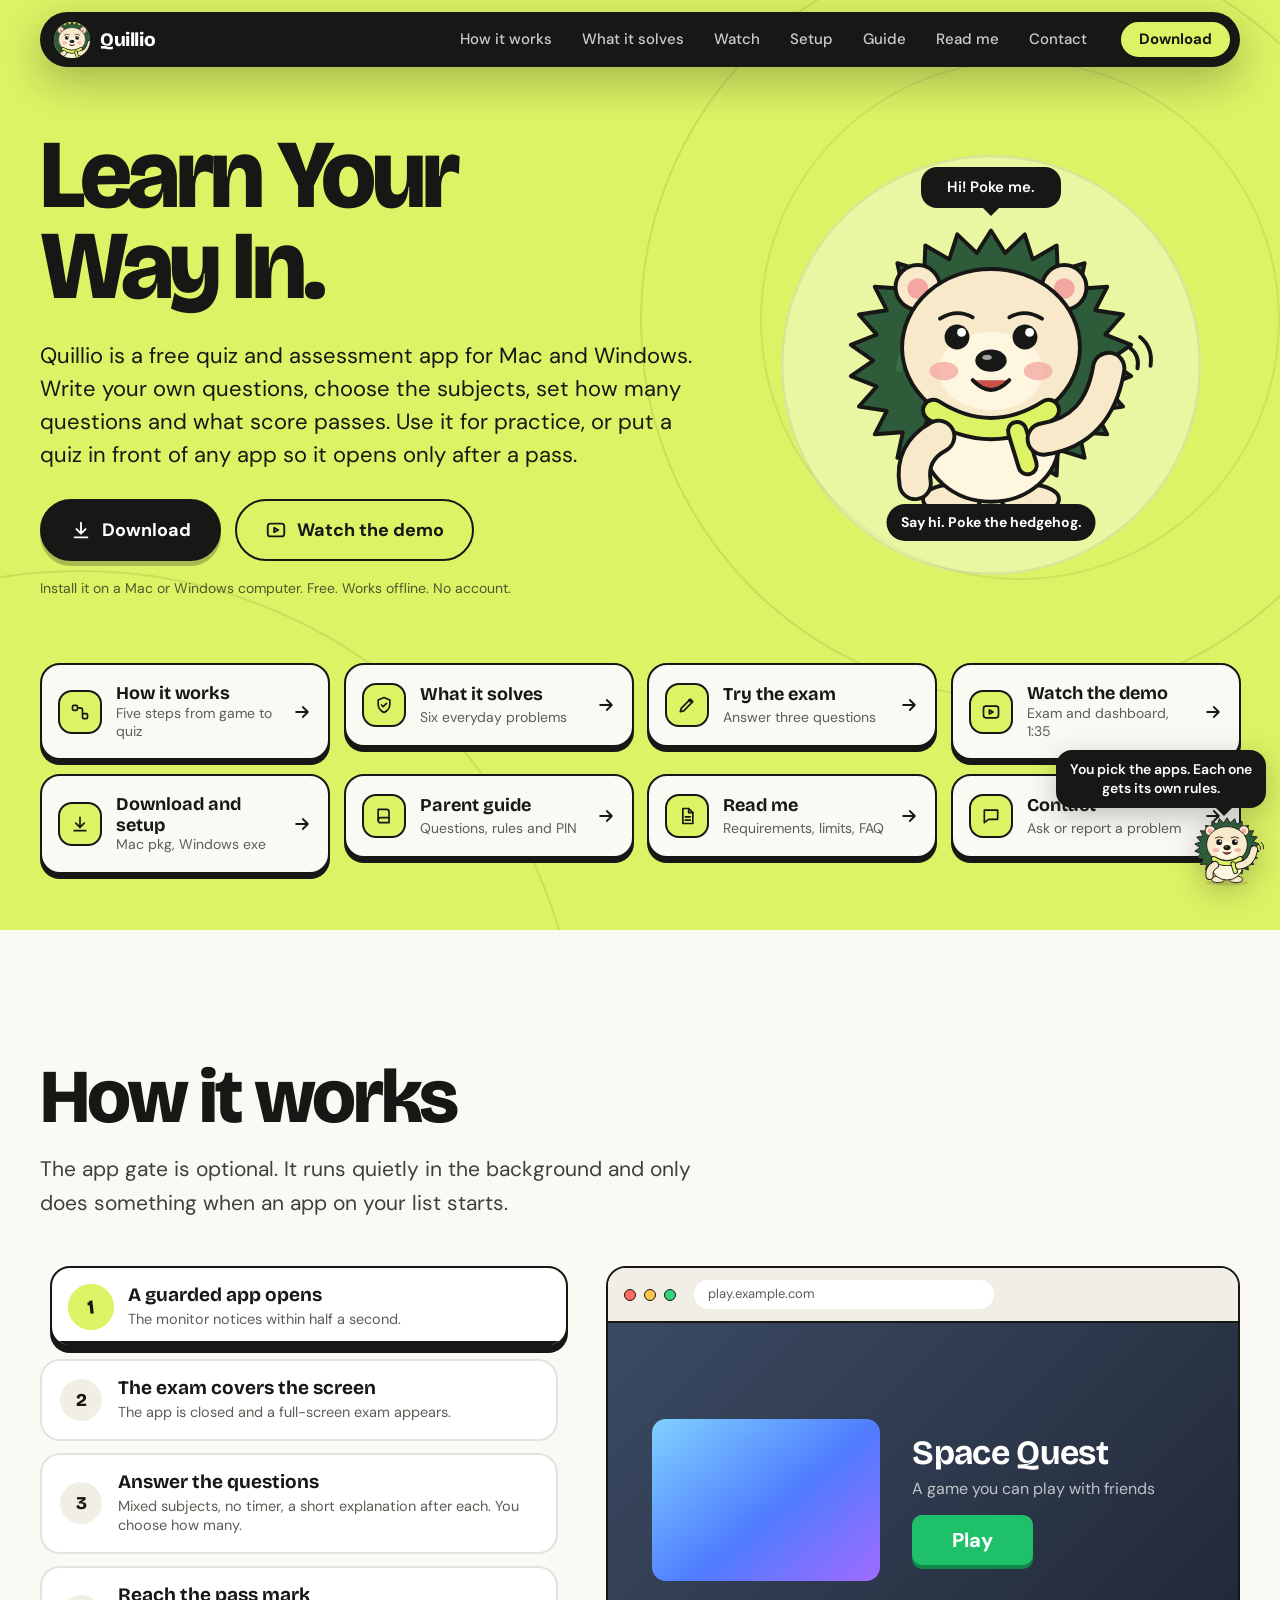
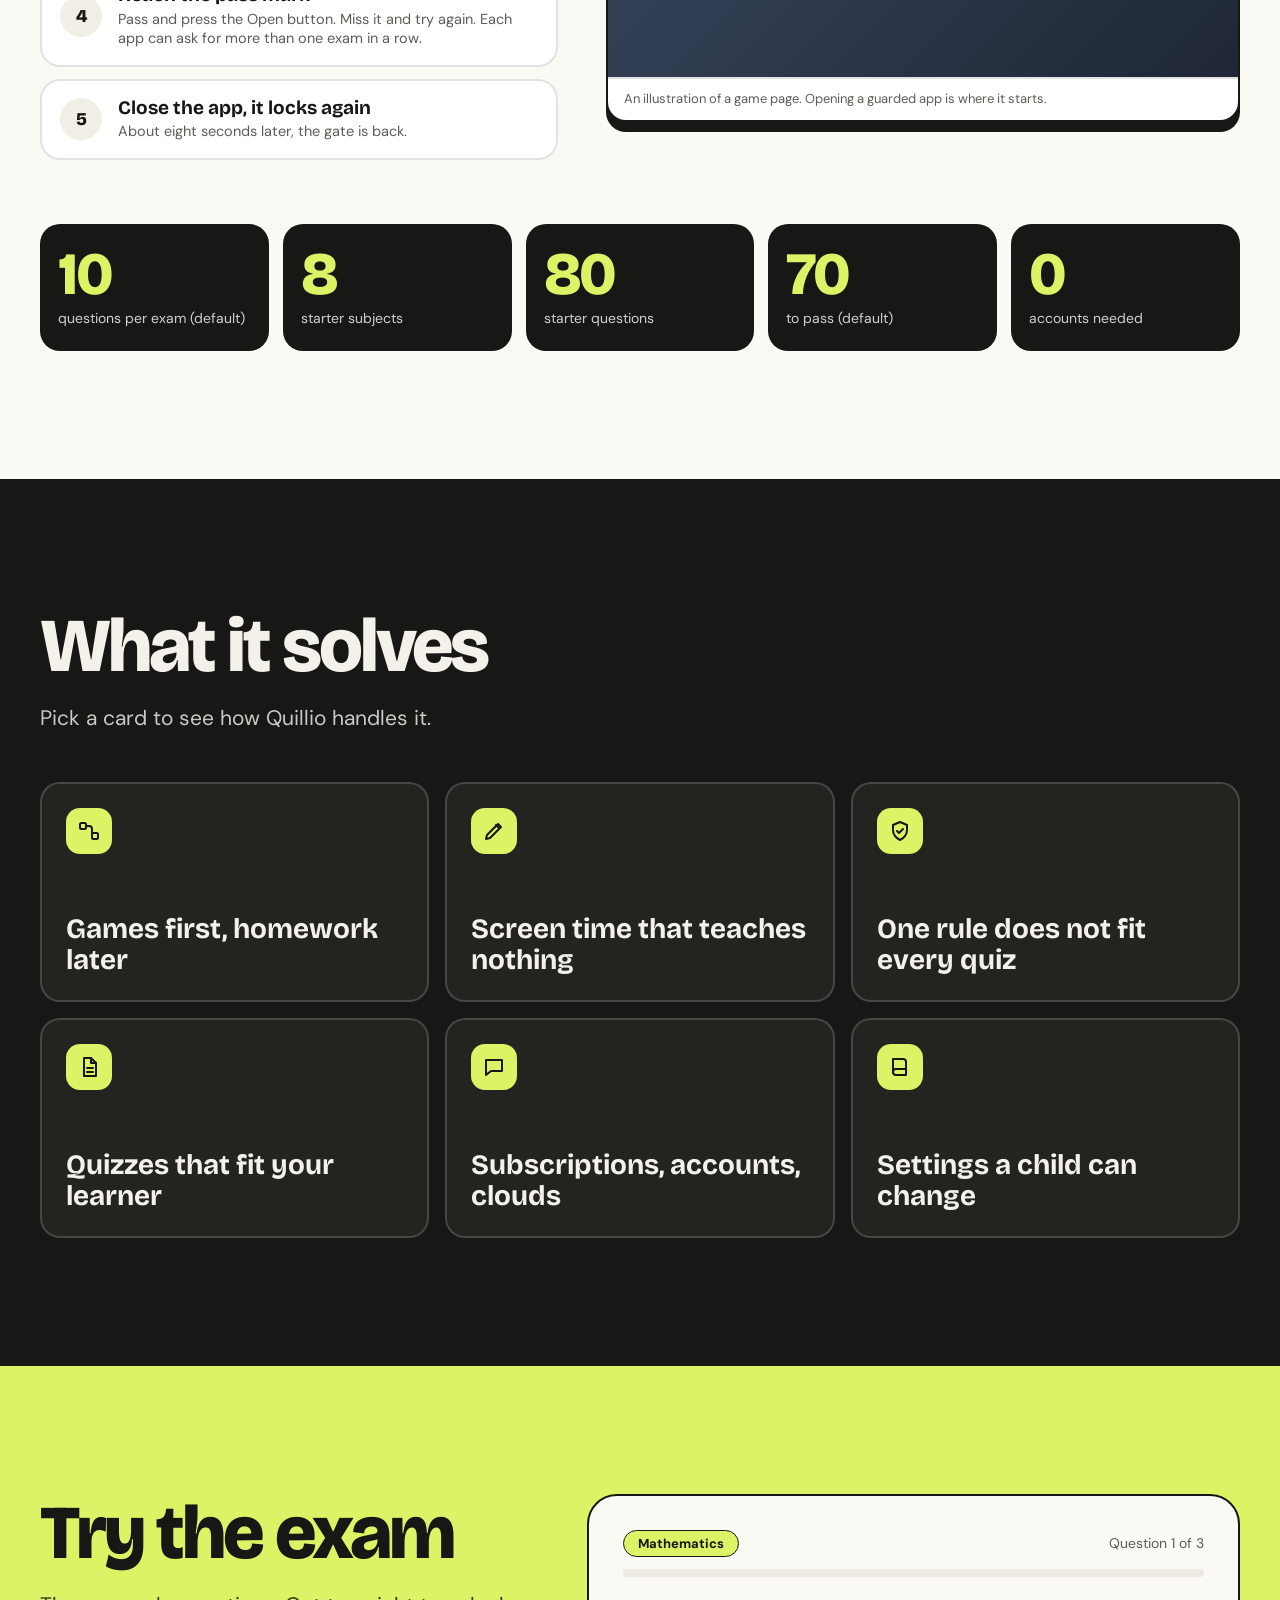
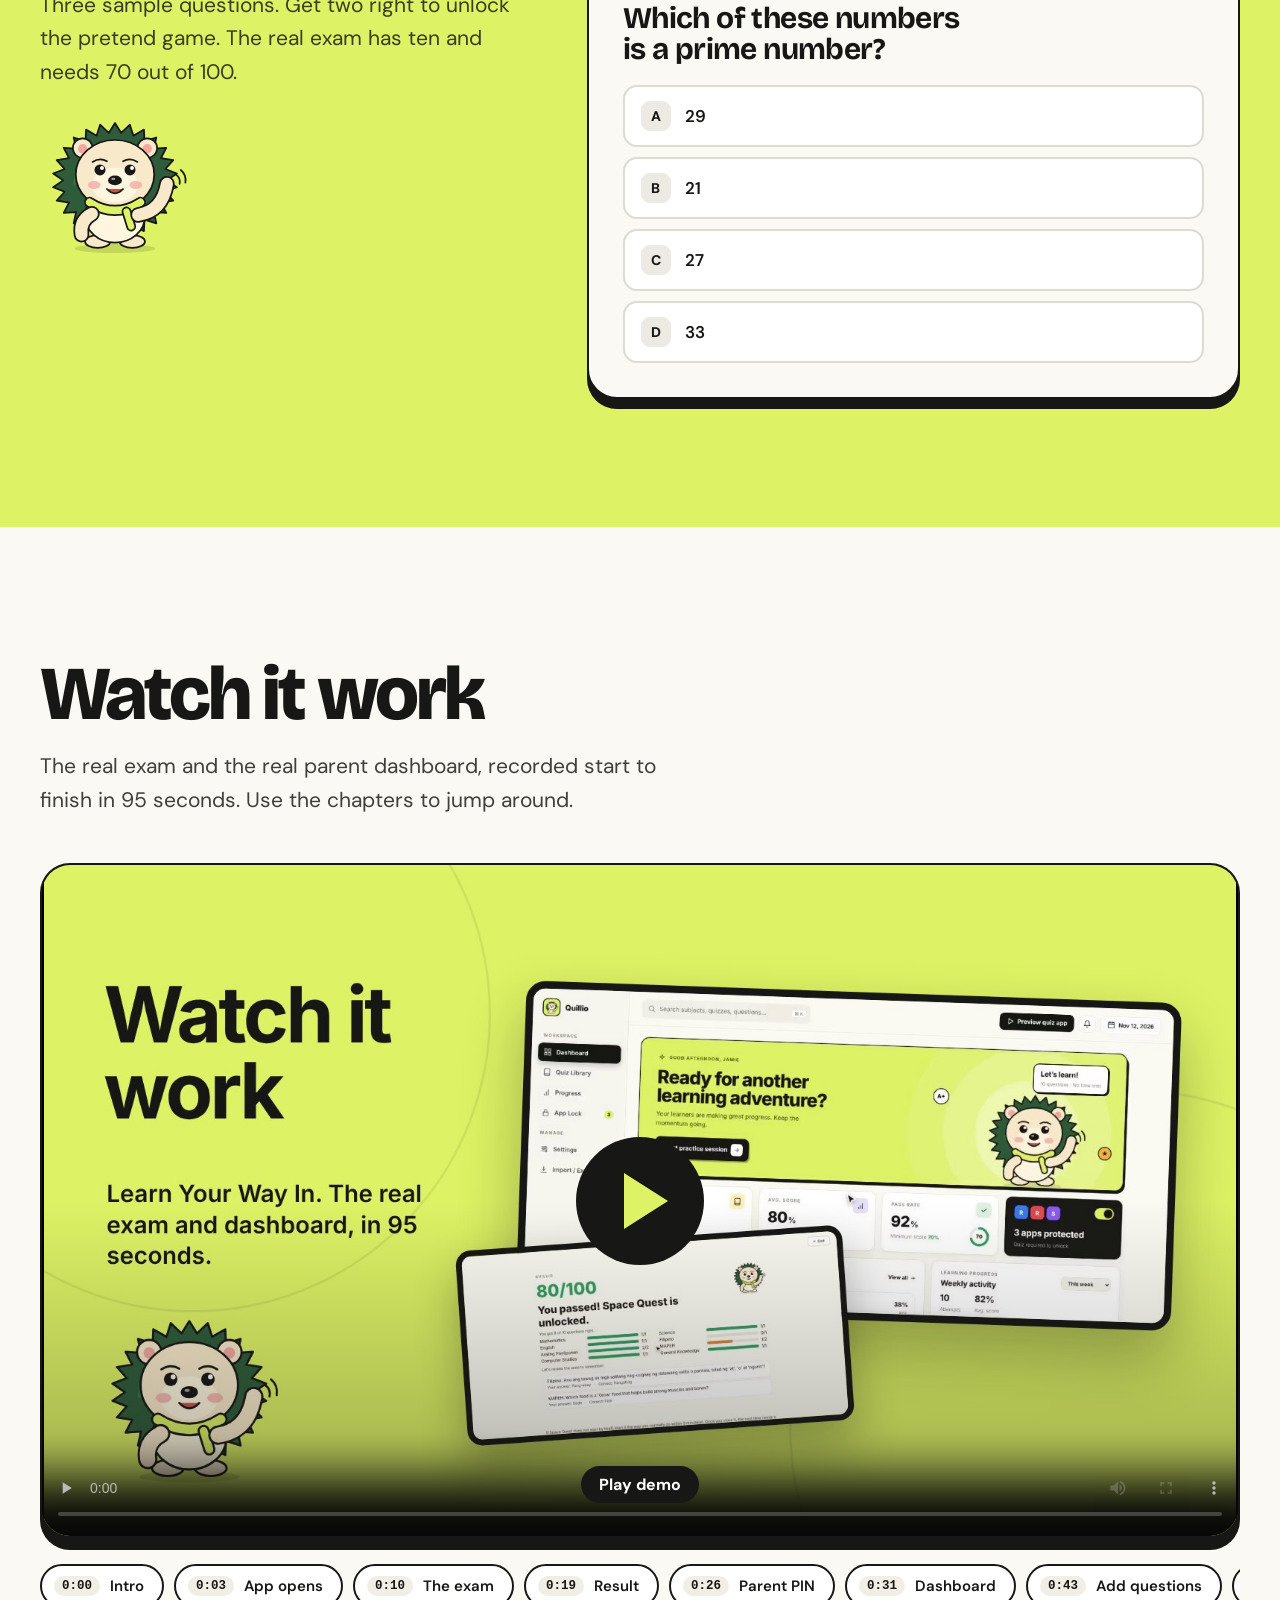
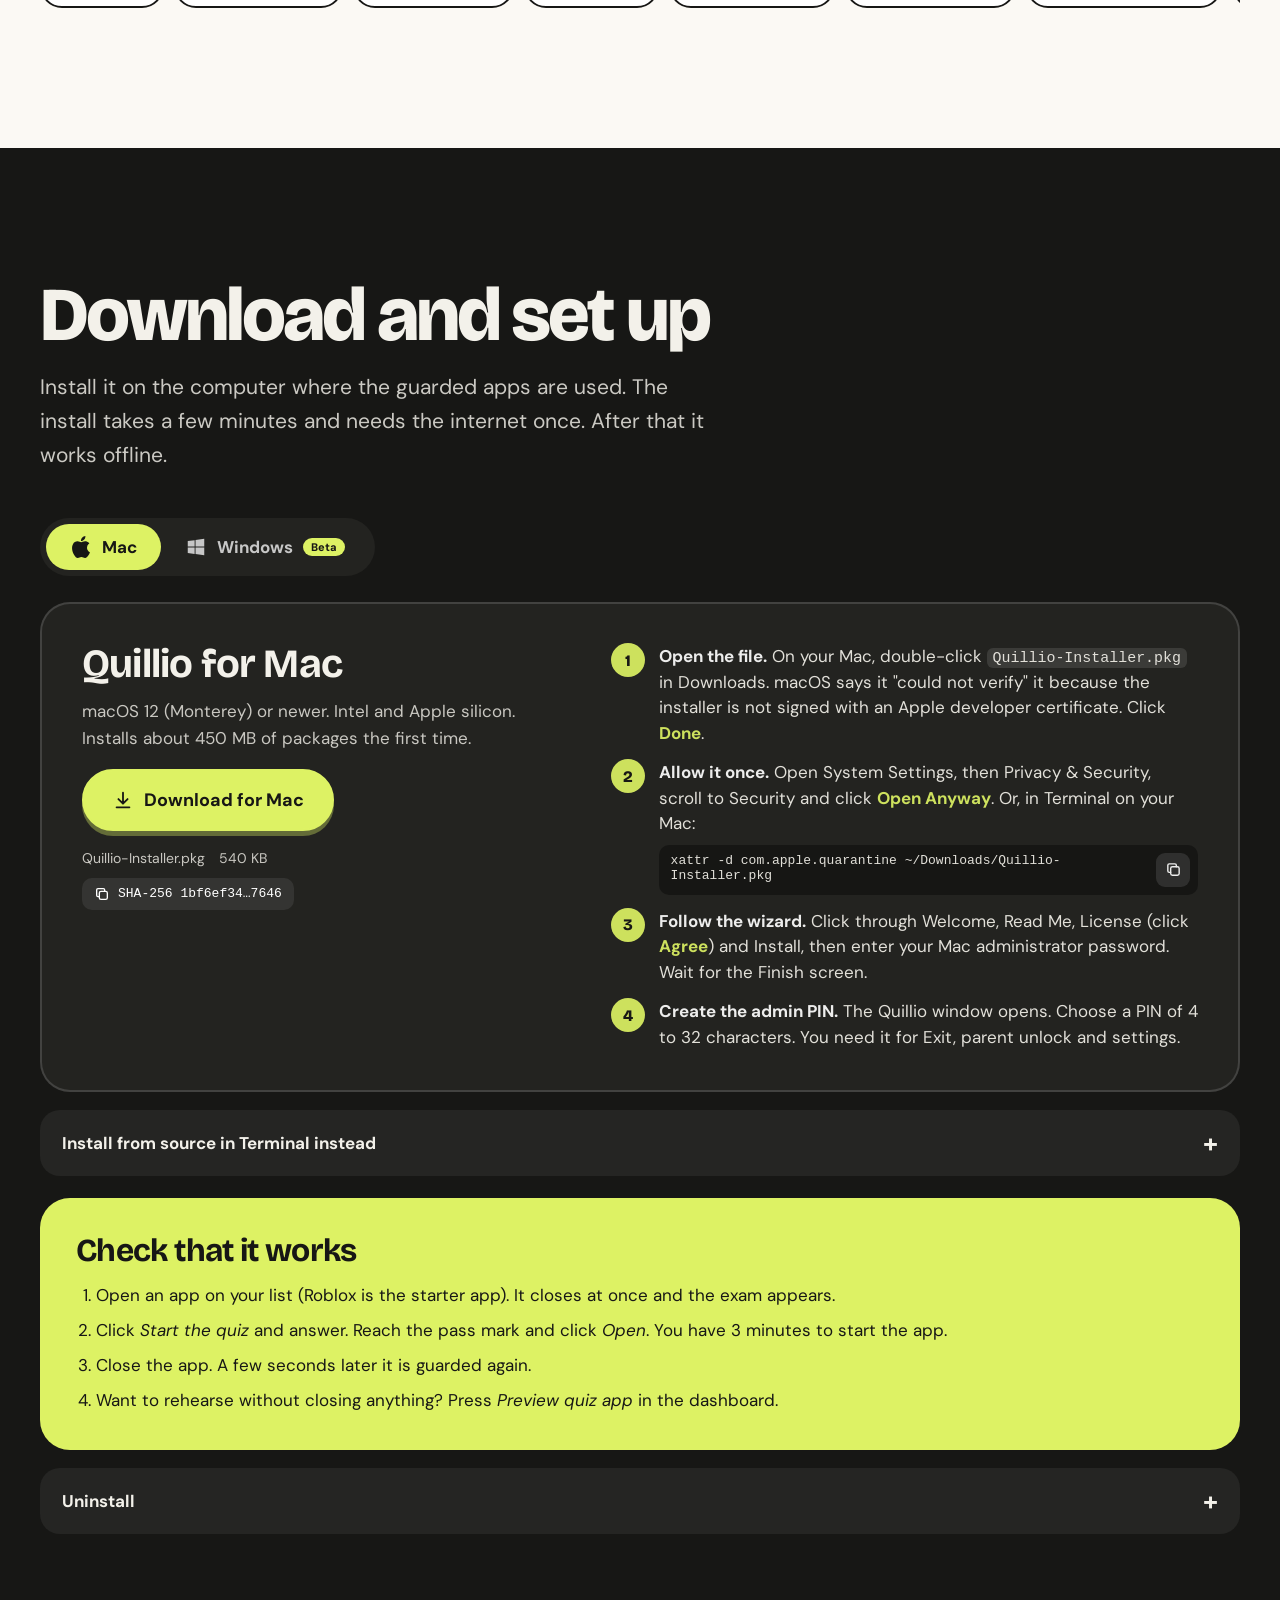
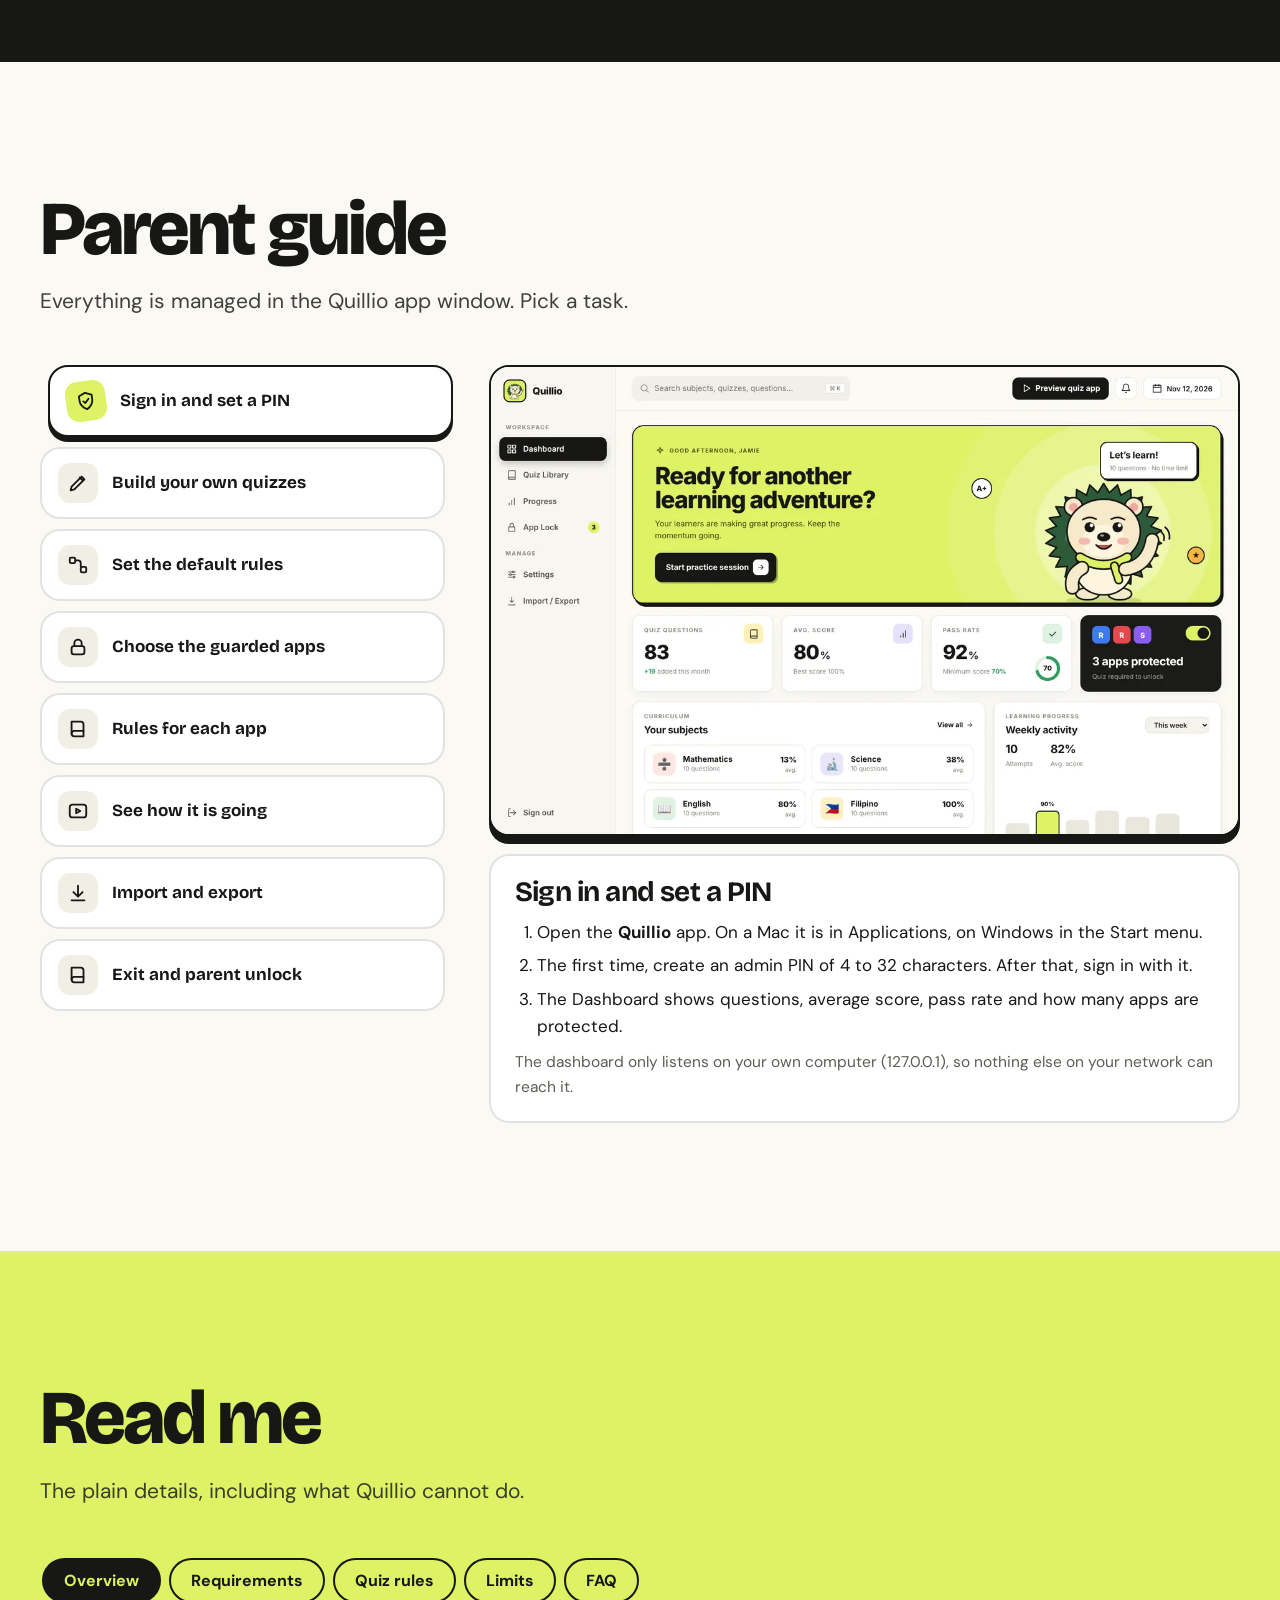
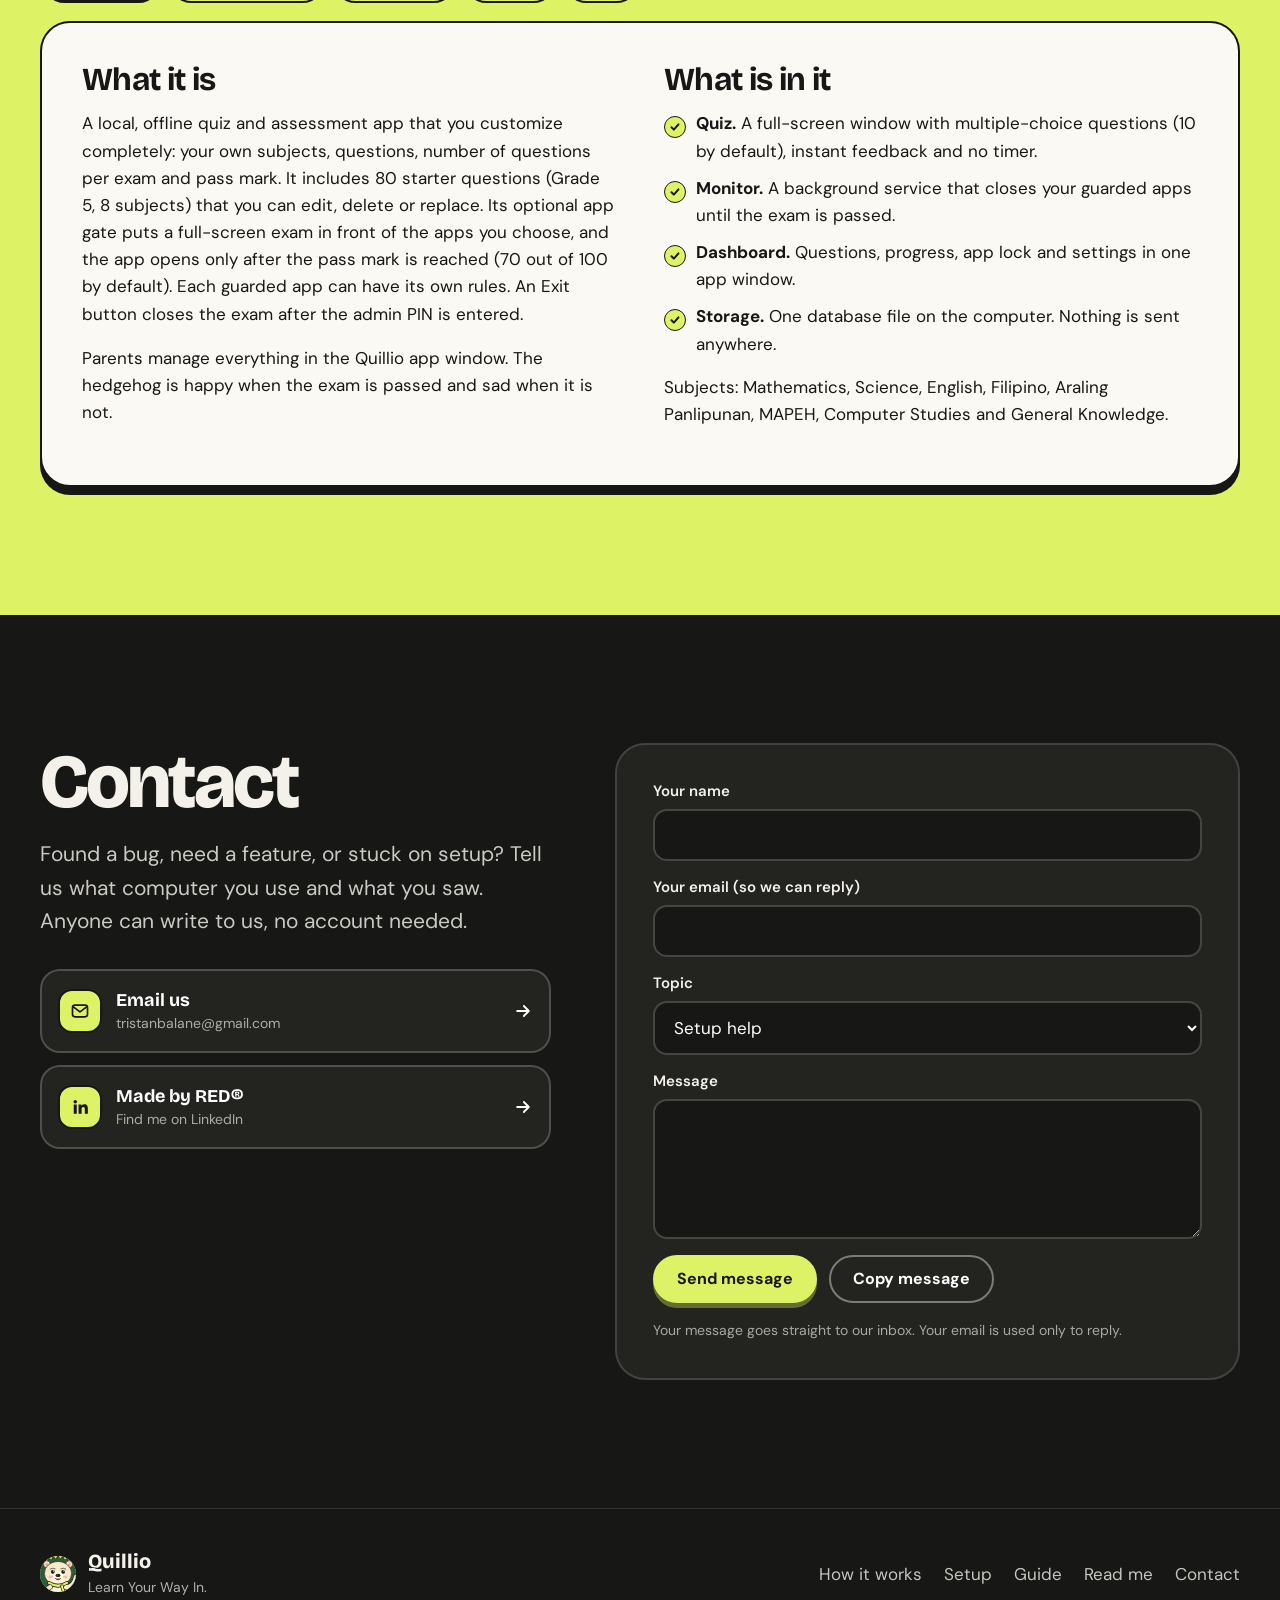
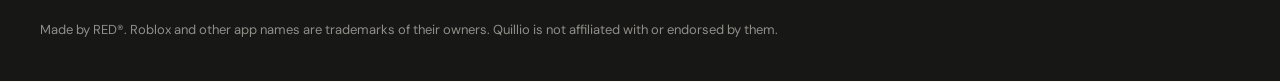
==== commit f0d3a1da: "Improve Quillio SEO and add sitemap" ====
--- a/index.html
+++ b/index.html
@@ -3,19 +3,45 @@
 <head>
 <meta charset="utf-8">
 <meta name="viewport" content="width=device-width, initial-scale=1, viewport-fit=cover">
-<title>Quillio: Learn Your Way In</title>
-<meta name="description" content="Quillio is a free quiz and assessment app for Mac and Windows. Write your own questions, choose the subjects and set the pass mark. Works offline.">
+<title>Quillio | Free Quiz & Assessment App for Mac and Windows</title>
 <meta name="theme-color" content="#DDF264">
-<meta property="og:title" content="Quillio: Learn Your Way In">
-<meta property="og:description" content="A free, offline quiz and assessment app for Mac and Windows. Build your own quizzes, set the rules, and put them in front of any app.">
-<meta property="og:image" content="media/og-image.jpg">
-<meta property="og:type" content="website">
-<meta name="twitter:card" content="summary_large_image">
 <link rel="icon" href="assets/favicon.svg" type="image/svg+xml">
 <link rel="preconnect" href="https://fonts.googleapis.com">
 <link rel="preconnect" href="https://fonts.gstatic.com" crossorigin>
 <link href="https://fonts.googleapis.com/css2?family=Bricolage+Grotesque:opsz,wght@12..96,500;12..96,700;12..96,800&family=DM+Sans:ital,opsz,wght@0,9..40,400;0,9..40,500;0,9..40,700;1,9..40,400&display=swap" rel="stylesheet">
 <link rel="stylesheet" href="assets/style.css">
+
+<link rel="canonical" href="https://quillio.site/">
+<meta name="description" content="Quillio is a free quiz and assessment app for Mac and Windows. Create custom quizzes and set a passing score before selected apps unlock. Works offline.">
+<meta name="robots" content="index, follow">
+<meta property="og:title" content="Quillio | Free Quiz & Assessment App for Mac and Windows">
+<meta property="og:description" content="Create custom quizzes, set passing scores, and use learning to unlock selected apps. Quillio works offline on Mac and Windows.">
+<meta property="og:type" content="website">
+<meta property="og:url" content="https://quillio.site/">
+<meta property="og:site_name" content="Quillio">
+<meta name="twitter:card" content="summary_large_image">
+<meta name="twitter:title" content="Quillio | Free Quiz & Assessment App for Mac and Windows">
+<meta name="twitter:description" content="Create custom quizzes, set passing scores, and use learning to unlock selected apps. Quillio works offline on Mac and Windows.">
+
+<meta property="og:image" content="https://quillio.site/media/og-image.jpg">
+<meta name="twitter:image" content="https://quillio.site/media/og-image.jpg">
+<script type="application/ld+json">
+{
+  "@context": "https://schema.org",
+  "@type": "SoftwareApplication",
+  "name": "Quillio",
+  "url": "https://quillio.site/",
+  "description": "Quillio is a free quiz and assessment app for Mac and Windows. Create custom quizzes and set a passing score before selected apps unlock. Works offline.",
+  "applicationCategory": "EducationalApplication",
+  "operatingSystem": "macOS, Windows",
+  "offers": {
+    "@type": "Offer",
+    "price": "0",
+    "priceCurrency": "USD"
+  },
+  "image": "https://quillio.site/media/og-image.jpg"
+}
+</script>
 </head>
 <body>
 <a class="skip" href="#main">Skip to content</a>
